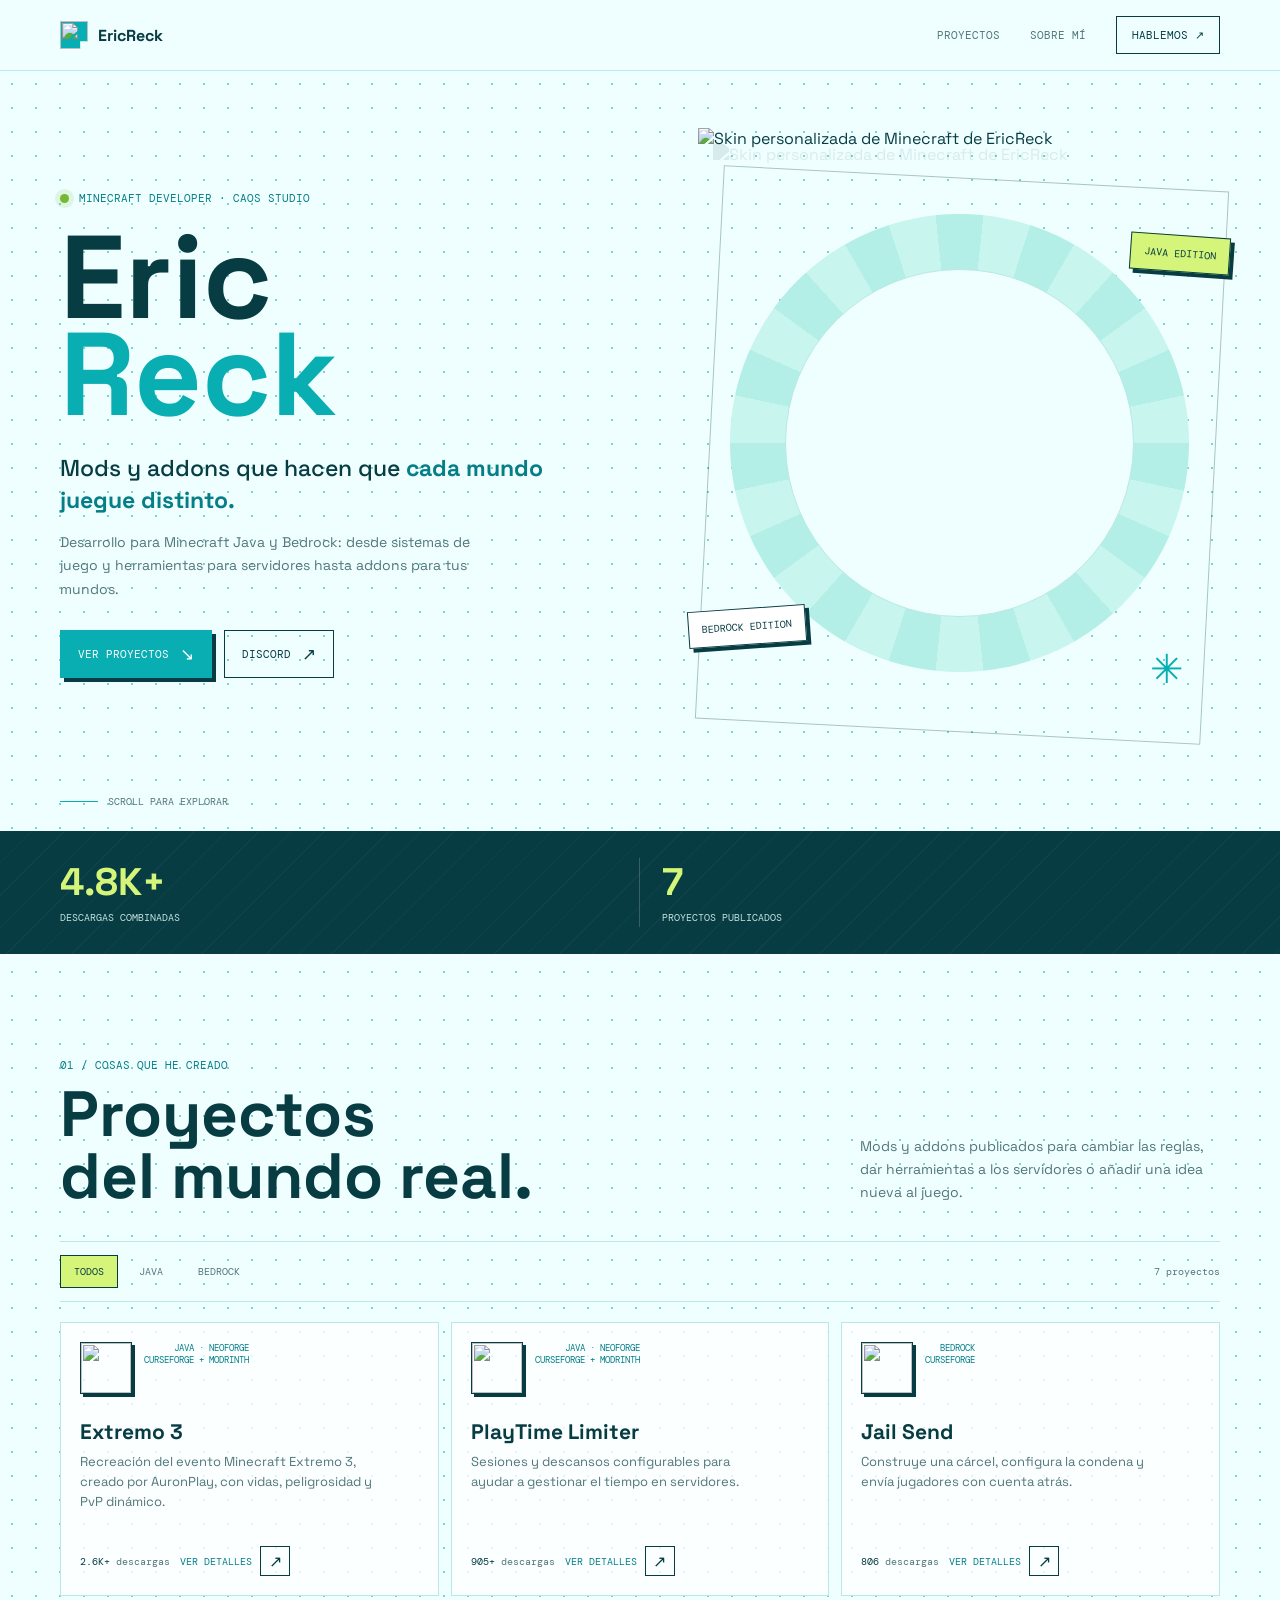
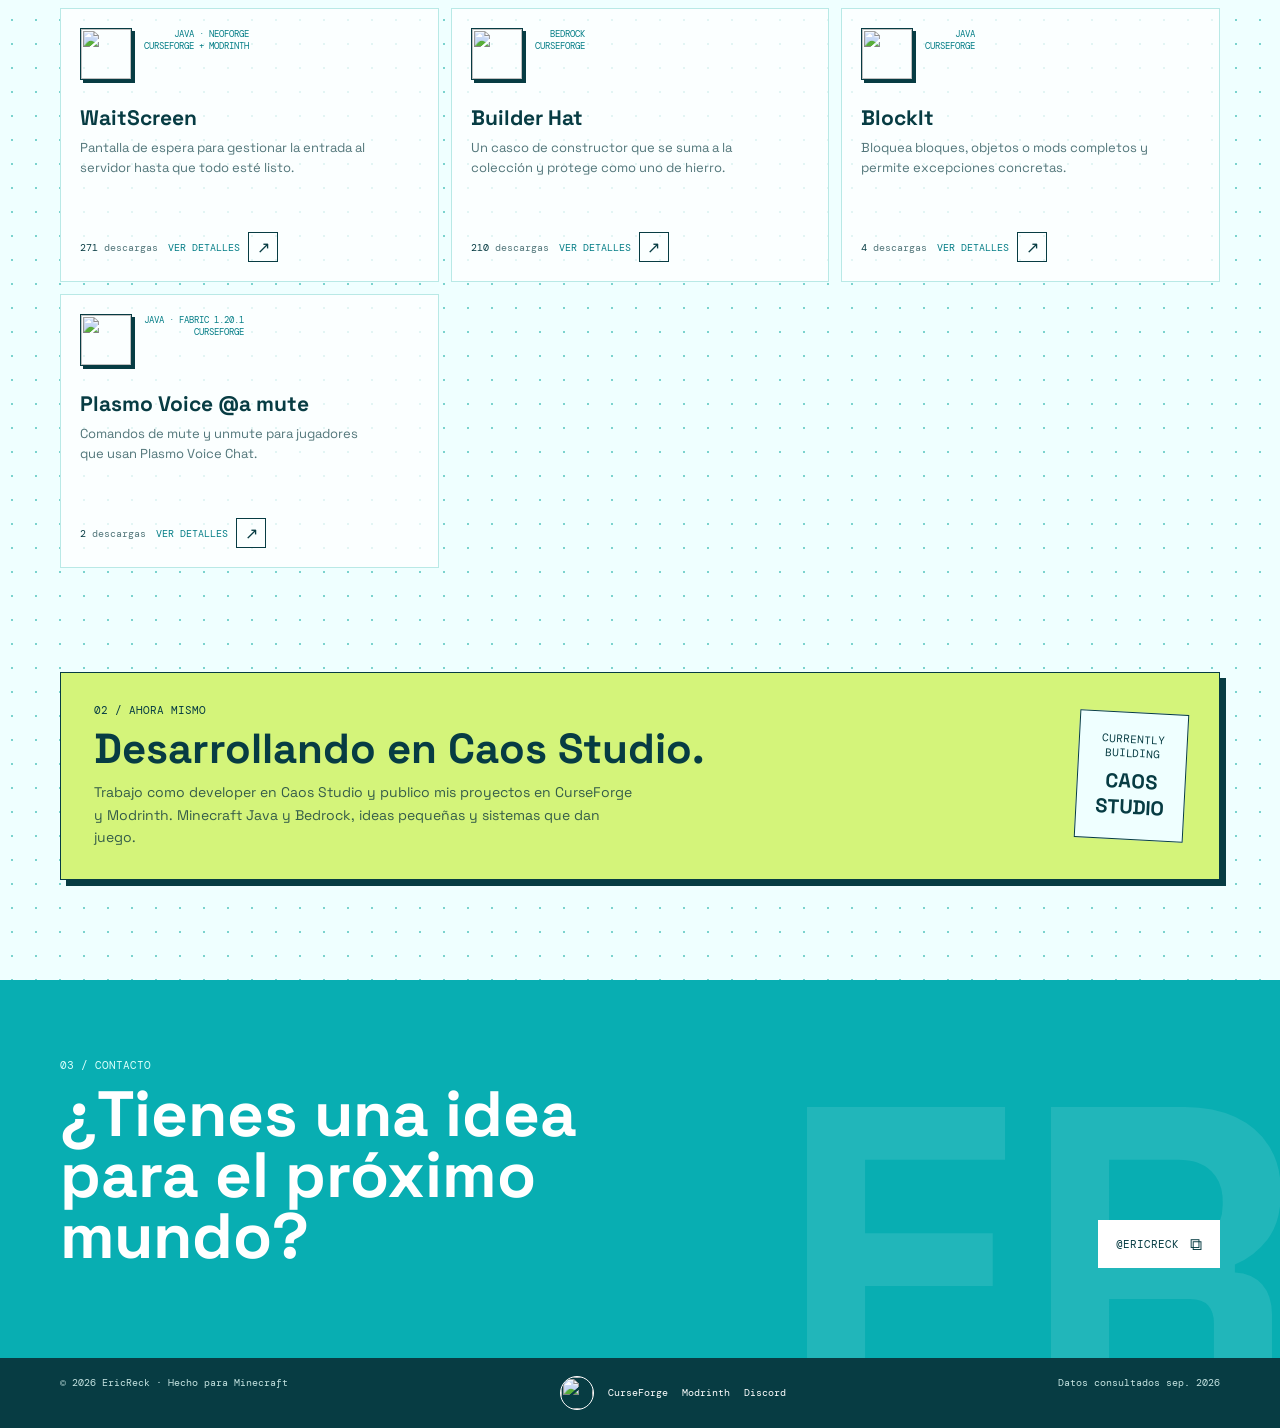
==== index.html @ 576916a0 "Add files via upload" ====
<!doctype html>
<html lang="es">
<head>
  <meta charset="utf-8">
  <meta name="viewport" content="width=device-width, initial-scale=1">
  <meta name="theme-color" content="#efffff">
  <meta name="description" content="EricReck Developer de mods y addons para minecraft">
  <title>EricReck — Minecraft mod & addon developer</title>
  <meta property="og:type" content="website">
  <meta property="og:title" content="EricReck — Minecraft mod & addon developer">
  <meta property="og:description" content="EricReck Developer de mods y addons para minecraft">
  <meta property="og:image" content="profile%20picture.png">
  <meta property="og:image:alt" content="Foto de perfil de EricReck">
  <meta name="twitter:card" content="summary_large_image">
  <meta name="twitter:title" content="EricReck — Minecraft mod & addon developer">
  <meta name="twitter:description" content="EricReck Developer de mods y addons para minecraft">
  <meta name="twitter:image" content="profile%20picture.png">
  <meta name="twitter:image:alt" content="Foto de perfil de EricReck">
  <link rel="preconnect" href="https://fonts.googleapis.com">
  <link rel="preconnect" href="https://fonts.gstatic.com" crossorigin>
  <link href="https://fonts.googleapis.com/css2?family=DM+Mono:wght@400;500&family=Space+Grotesk:wght@400;500;600;700&display=swap" rel="stylesheet">
  <style>
    :root {
      color-scheme: light;
      --paper: #efffff;
      --white: #fff;
      --ink: #073c43;
      --muted: #52767a;
      --teal: #08aeb2;
      --deep: #057e87;
      --line: #b9e9e6;
      --lime: #d4f47a;
      --mono: "DM Mono", monospace;
      --display: "Space Grotesk", sans-serif;
    }
    * { box-sizing: border-box; }
    html { scroll-behavior: smooth; scroll-padding-top: 82px; }
    body {
      margin: 0;
      color: var(--ink);
      background-color: var(--paper);
      background-image: radial-gradient(#7bd3ce 0.8px, transparent 0.8px);
      background-size: 24px 24px;
      font-family: var(--display);
      overflow-x: hidden;
    }
    a { color: inherit; text-decoration: none; }
    button { font: inherit; }
    .shell { width: min(1160px, calc(100% - 56px)); margin-inline: auto; }
    .topbar {
      position: sticky; top: 0; z-index: 20;
      background: rgb(239 255 255 / 91%); backdrop-filter: blur(14px);
      border-bottom: 1px solid rgb(8 174 178 / 24%);
    }
    .nav { height: 70px; display: flex; align-items: center; justify-content: space-between; }
    .brand { display: inline-flex; align-items: center; gap: 10px; font-weight: 700; letter-spacing: 0; }
    .brand-mark { display: block; width: 28px; aspect-ratio: 1; overflow: hidden; background: var(--teal); clip-path: polygon(0 0, 100% 0, 100% 72%, 72% 72%, 72% 100%, 0 100%); }
    .brand-mark img { display: block; width: 100%; height: 100%; object-fit: cover; }
    .nav-links { display: flex; gap: 30px; align-items: center; font: 11px var(--mono); text-transform: uppercase; color: var(--muted); }
    .nav-links a { transition: color .2s ease; }
    .nav-links a:hover { color: var(--deep); }
    .nav-contact { padding: 11px 15px; border: 1px solid var(--ink); color: var(--ink) !important; }
    .hero { min-height: min(760px, calc(100svh - 70px)); position: relative; display: grid; grid-template-columns: 1.07fr .93fr; align-items: center; gap: 3vw; padding-block: 46px 62px; }
    .hero-copy { position: relative; z-index: 3; padding-block: 15px 32px; }
    .eyebrow { display: flex; align-items: center; gap: 10px; margin: 0 0 24px; font: 11px var(--mono); letter-spacing: 0; text-transform: uppercase; color: var(--deep); }
    .status-dot { width: 9px; aspect-ratio: 1; border-radius: 50%; background: #75b833; box-shadow: 0 0 0 5px rgb(117 184 51 / 14%); animation: blink 2s ease-in-out infinite; }
    h1 { margin: 0; font-size: clamp(66px, 9.2vw, 126px); line-height: .82; letter-spacing: 0; font-weight: 700; }
    h1 span { display: block; color: var(--teal); }
    .hero-sub { max-width: 510px; margin: 30px 0 0; font-size: clamp(17px, 2vw, 23px); line-height: 1.4; font-weight: 500; }
    .hero-sub strong { color: var(--deep); }
    .hero-note { max-width: 430px; margin: 14px 0 0; color: var(--muted); font-size: 14px; line-height: 1.7; }
    .hero-actions { display: flex; flex-wrap: wrap; align-items: center; gap: 12px; margin-top: 28px; }
    .button { min-height: 48px; display: inline-flex; align-items: center; justify-content: center; gap: 11px; padding: 0 17px; border: 1px solid var(--ink); font: 11px var(--mono); text-transform: uppercase; transition: transform .2s, background .2s, color .2s; }
    .button:hover { transform: translateY(-3px); }
    .button-primary { border-color: var(--teal); color: white; background: var(--teal); box-shadow: 4px 4px 0 var(--ink); }
    .button-primary:hover { background: var(--deep); }
    .button-arrow { font-size: 17px; line-height: 0; }
    .portrait-wrap { position: relative; min-height: 500px; height: min(65vw, 630px); display: grid; place-items: center; isolation: isolate; }
    .portrait-halo { position: absolute; width: min(88%, 490px); aspect-ratio: 1; z-index: -2; border-radius: 50%; background: repeating-conic-gradient(from 6deg, #c8f5ee 0 12deg, #b3eee7 12deg 24deg); animation: spin 42s linear infinite; }
    .portrait-halo::after { content: ""; position: absolute; inset: 12%; border-radius: 50%; background: var(--paper); border: 1px solid var(--line); }
    .portrait-frame { position: absolute; inset: 8% 1% 4% 2%; border: 1px solid rgb(7 60 67 / 30%); transform: rotate(3deg); z-index: -1; }
    .portrait { width: 100%; height: 100%; object-fit: contain; object-position: center bottom; filter: drop-shadow(15px 16px 0 rgb(7 60 67 / 10%)); animation: hover 5s ease-in-out infinite; }
    .pixel-label { position: absolute; z-index: 2; padding: 11px 13px; color: var(--ink); background: var(--lime); border: 1px solid var(--ink); font: 10px var(--mono); text-transform: uppercase; box-shadow: 4px 4px 0 var(--ink); }
    .label-java { top: 17%; right: -2%; transform: rotate(4deg); }
    .label-bedrock { left: -2%; bottom: 18%; transform: rotate(-4deg); background: white; }
    .pixel-cross { position: absolute; right: 7%; bottom: 10%; font: 40px var(--mono); color: var(--teal); animation: turn 16s linear infinite; }
    .scroll-hint { position: absolute; left: 0; bottom: 23px; display: flex; align-items: center; gap: 10px; font: 10px var(--mono); text-transform: uppercase; color: var(--muted); }
    .scroll-hint::before { content: ""; width: 38px; height: 1px; background: var(--teal); }
    .stats-band { background: var(--ink); color: white; position: relative; overflow: hidden; }
    .stats-band::before { content: ""; position: absolute; inset: 0; background: repeating-linear-gradient(135deg, transparent 0 22px, #ffffff08 22px 23px); pointer-events: none; }
    .stats { position: relative; display: grid; grid-template-columns: repeat(2, 1fr); padding-block: 27px; }
    .stat { padding: 3px 22px; border-right: 1px solid rgb(255 255 255 / 19%); }
    .stat:first-child { padding-left: 0; }
    .stat:nth-child(2) { border-right: 0; }
    .stat:last-child { border: 0; }
    .stat-value { display: block; color: var(--lime); font-size: clamp(27px, 3vw, 39px); font-weight: 700; line-height: 1.1; }
    .stat-label { display: block; margin-top: 8px; color: #c4e2e0; font: 10px var(--mono); text-transform: uppercase; }
    .section { padding-block: 104px; }
    .section-head { display: flex; align-items: end; justify-content: space-between; gap: 32px; margin-bottom: 34px; }
    .section-index { margin: 0 0 12px; color: var(--deep); font: 11px var(--mono); text-transform: uppercase; }
    h2 { margin: 0; font-size: clamp(38px, 6vw, 64px); line-height: .96; letter-spacing: 0; }
    .section-intro { max-width: 360px; margin: 0 0 3px; color: var(--muted); font-size: 14px; line-height: 1.65; }
    .project-controls { display: flex; justify-content: space-between; align-items: center; gap: 18px; margin: 0 0 20px; padding-block: 13px; border-top: 1px solid var(--line); border-bottom: 1px solid var(--line); }
    .filters { display: flex; flex-wrap: wrap; gap: 7px; }
    .filter { padding: 9px 13px; border: 1px solid transparent; background: transparent; color: var(--muted); cursor: pointer; font: 10px var(--mono); text-transform: uppercase; transition: .2s; }
    .filter:hover, .filter[aria-pressed="true"] { color: var(--ink); border-color: var(--ink); background: var(--lime); }
    .project-count { color: var(--muted); font: 10px var(--mono); white-space: nowrap; }
    .project-grid { display: grid; grid-template-columns: repeat(3, 1fr); gap: 12px; }
    .project-card { width: 100%; min-height: 274px; position: relative; display: flex; flex-direction: column; padding: 19px; overflow: hidden; border: 1px solid var(--line); background: rgb(255 255 255 / 78%); color: var(--ink); text-align: left; cursor: pointer; transition: transform .24s, border-color .24s, box-shadow .24s; }
    .project-card:hover { transform: translateY(-5px); border-color: var(--teal); box-shadow: 5px 5px 0 rgb(7 60 67 / 14%); }
    .project-card:focus-visible { outline: 3px solid var(--deep); outline-offset: 3px; }
    .project-card[hidden] { display: none; }
    .project-top { display: flex; justify-content: space-between; align-items: start; gap: 12px; }
    .project-mark { display: block; width: 52px; aspect-ratio: 1; overflow: hidden; border: 1px solid var(--ink); box-shadow: 3px 3px 0 var(--ink); }
    .project-mark img { display: block; width: 100%; height: 100%; object-fit: cover; }
    .platform-tag { color: var(--deep); font: 9px var(--mono); text-transform: uppercase; text-align: right; }
    .project-card h3 { margin: 26px 0 8px; font-size: 21px; line-height: 1.12; }
    .project-card p { margin: 0; max-width: 37ch; color: var(--muted); font-size: 13px; line-height: 1.55; }
    .project-bottom { display: flex; align-items: center; justify-content: space-between; gap: 10px; margin-top: auto; padding-top: 23px; }
    .project-downloads { color: var(--ink); font: 10px var(--mono); }
    .project-downloads span { color: var(--muted); }
    .project-open-hint { display: inline-flex; align-items: center; gap: 8px; color: var(--deep); font: 10px var(--mono); text-transform: uppercase; }
    .project-open-hint span { width: 30px; aspect-ratio: 1; display: grid; place-items: center; border: 1px solid var(--ink); color: var(--ink); font-size: 16px; transition: background .2s; }
    .project-card:hover .project-open-hint span { background: var(--lime); }
    .project-dialog { width: min(640px, calc(100% - 28px)); max-height: min(86dvh, 760px); padding: 0; overflow: auto; border: 1px solid var(--ink); color: var(--ink); background: var(--paper); box-shadow: 8px 8px 0 var(--ink); }
    .project-dialog::backdrop { background: rgb(7 60 67 / 68%); backdrop-filter: blur(5px); }
    .dialog-panel { padding: clamp(21px, 5vw, 34px); }
    .dialog-heading { display: grid; grid-template-columns: 76px 1fr 40px; align-items: start; gap: 17px; }
    .dialog-icon { width: 76px; aspect-ratio: 1; border: 1px solid var(--ink); box-shadow: 4px 4px 0 var(--ink); }
    .dialog-icon img { display: block; width: 100%; height: 100%; object-fit: cover; }
    .dialog-title { margin: 3px 0 8px; font-size: clamp(23px, 5vw, 34px); line-height: 1.05; }
    .dialog-meta { margin: 0; color: var(--deep); font: 10px var(--mono); text-transform: uppercase; line-height: 1.6; }
    .dialog-close { width: 40px; aspect-ratio: 1; border: 1px solid var(--ink); color: var(--ink); background: white; font-size: 23px; cursor: pointer; }
    .dialog-close:hover { background: var(--lime); }
    .dialog-description { margin-top: 27px; color: var(--muted); font-size: 15px; line-height: 1.75; }
    .dialog-description p { margin: 0 0 14px; }
    .dialog-description p:last-child { margin-bottom: 0; }
    .dialog-links { display: flex; flex-wrap: wrap; gap: 10px; margin-top: 28px; padding-top: 20px; border-top: 1px solid var(--line); }
    .dialog-links a { min-height: 43px; display: inline-flex; align-items: center; gap: 10px; padding: 0 14px; border: 1px solid var(--ink); background: white; font: 10px var(--mono); text-transform: uppercase; transition: background .2s, transform .2s; }
    .dialog-links a:hover { background: var(--lime); transform: translateY(-2px); }
    .dialog-links a span { font-size: 15px; }
    .work-section { padding-block: 0 100px; }
    .work-panel { display: grid; grid-template-columns: 1fr auto; align-items: center; gap: 28px; padding: 30px 33px; background: var(--lime); border: 1px solid var(--ink); box-shadow: 6px 6px 0 var(--ink); }
    .work-panel .section-index { color: var(--ink); }
    .work-panel h2 { font-size: clamp(27px, 4vw, 42px); }
    .work-panel p:last-child { max-width: 550px; margin: 12px 0 0; color: #355d49; font-size: 14px; line-height: 1.6; }
    .studio-stamp { padding: 19px; border: 1px solid var(--ink); background: var(--paper); font: 11px var(--mono); text-align: center; transform: rotate(3deg); }
    .studio-stamp strong { display: block; margin-top: 8px; font: 700 20px var(--display); }
    .contact-section { padding: 78px 0 90px; color: white; background: var(--teal); position: relative; overflow: hidden; }
    .contact-section::after { content: "ER"; position: absolute; right: -20px; bottom: -125px; color: rgb(255 255 255 / 10%); font-size: clamp(200px, 35vw, 440px); font-weight: 700; line-height: 1; pointer-events: none; }
    .contact-inner { position: relative; z-index: 1; display: flex; justify-content: space-between; align-items: end; gap: 30px; }
    .contact-section .section-index { color: #d9fffb; }
    .contact-section h2 { max-width: 660px; }
    .contact-section .button { color: var(--ink); background: white; border-color: white; white-space: nowrap; }
    .contact-section .button:hover { background: var(--lime); }
    footer { padding-block: 18px; background: var(--ink); color: #c4e2e0; font: 10px var(--mono); }
    .footer-inner { display: flex; justify-content: space-between; gap: 20px; }
    .footer-inner a { color: white; }
    .footer-socials { display: flex; align-items: center; gap: 14px; }
    .footer-socials a { white-space: nowrap; }
    .footer-avatar { display: block; width: 34px; aspect-ratio: 1; overflow: hidden; border: 1px solid white; border-radius: 50%; }
    .footer-avatar img { display: block; width: 100%; height: 100%; object-fit: cover; }
    .footer-socials a:hover { color: var(--lime); }
    .footer-socials .footer-avatar:hover { border-color: var(--lime); }
    .reveal { opacity: 0; transform: translateY(18px); transition: opacity .65s ease, transform .65s cubic-bezier(.2,.7,.2,1); }
    .reveal.visible { opacity: 1; transform: translateY(0); }
    @keyframes spin { to { transform: rotate(360deg); } }
    @keyframes hover { 0%, 100% { transform: translateY(0); } 50% { transform: translateY(-10px); } }
    @keyframes blink { 50% { box-shadow: 0 0 0 8px rgb(117 184 51 / 5%); } }
    @keyframes turn { to { transform: rotate(360deg); } }
    @media (min-width: 1300px) { .shell { width: min(1160px, calc(100% - 100px)); } }
    @media (max-width: 760px) {
      .shell { width: calc(100% - 36px); }
      .nav { height: 62px; }
      .nav-links { gap: 14px; font-size: 9px; }
      .nav-links a:nth-child(2) { display: none; }
      .nav-contact { padding: 9px 10px; }
      .hero { min-height: unset; grid-template-columns: 1fr; gap: 0; padding-block: 54px 48px; }
      .hero-copy { padding: 0; }
      h1 { font-size: clamp(70px, 17vw, 116px); }
      .hero-sub { max-width: 390px; margin-top: 23px; }
      .portrait-wrap { grid-row: 1; min-height: 300px; height: min(95vw, 430px); margin: -14px 0 12px; }
      .portrait-halo { width: min(75%, 340px); }
      .portrait-frame { inset: 6% 13% 4%; }
      .portrait { width: min(78%, 380px); }
      .label-java { right: 5%; top: 13%; }
      .label-bedrock { left: 4%; bottom: 14%; }
      .pixel-cross { right: 9%; bottom: 9%; }
      .scroll-hint { display: none; }
      .stats { grid-template-columns: repeat(2, 1fr); row-gap: 22px; padding-block: 25px; }
      .stat { padding-inline: 14px; }
      .stat:nth-child(2) { border-right: 0; }
      .stat:nth-child(3) { padding-left: 0; }
      .section { padding-block: 76px; }
      .section-head { display: block; }
      .section-intro { margin-top: 18px; }
      .project-grid { grid-template-columns: repeat(2, 1fr); }
      .project-card { min-height: 285px; padding: 15px; }
      .project-card h3 { font-size: 18px; }
      .project-controls { align-items: start; }
      .work-section { padding-bottom: 75px; }
      .work-panel { padding: 23px; }
      .contact-inner { align-items: start; flex-direction: column; }
      .contact-section { padding-block: 67px; }
    }
    @media (max-width: 460px) {
      .shell { width: calc(100% - 28px); }
      .nav-links { gap: 9px; }
      .nav-links a:first-child { display: none; }
      .hero { padding-top: 38px; }
      .portrait-wrap { min-height: 270px; }
      .hero-actions { align-items: stretch; }
      .button { flex: 1 1 auto; padding-inline: 12px; }
      .project-controls { display: block; }
      .project-count { display: block; margin: 10px 0 0 12px; }
      .project-grid { grid-template-columns: 1fr; }
      .project-card { min-height: 225px; }
      .work-panel { grid-template-columns: 1fr; }
      .studio-stamp { justify-self: start; }
      .footer-inner { flex-direction: column; gap: 9px; }
      .dialog-heading { grid-template-columns: 58px 1fr 36px; gap: 11px; }
      .dialog-icon { width: 58px; }
      .dialog-close { width: 36px; }
    }
    @media (prefers-reduced-motion: reduce) {
      *, *::before, *::after { scroll-behavior: auto !important; animation-duration: .01ms !important; animation-iteration-count: 1 !important; transition-duration: .01ms !important; }
      .reveal { opacity: 1; transform: none; }
    }
  </style>
</head>
<body>
  <header class="topbar">
    <nav class="nav shell" aria-label="Navegación principal">
      <a class="brand" href="#inicio" aria-label="EricReck, inicio"><span class="brand-mark"><img src="profile%20picture.png" alt=""></span><span>EricReck</span></a>
      <div class="nav-links">
        <a href="#proyectos">Proyectos</a>
        <a href="#sobre-mi">Sobre mí</a>
        <a class="nav-contact" href="#contacto">Hablemos ↗</a>
      </div>
    </nav>
  </header>

  <main>
    <section class="hero shell" id="inicio">
      <div class="hero-copy">
        <p class="eyebrow"><span class="status-dot"></span> Minecraft developer · Caos Studio</p>
        <h1>Eric<span>Reck</span></h1>
        <p class="hero-sub">Mods y addons que hacen que <strong>cada mundo juegue distinto.</strong></p>
        <p class="hero-note">Desarrollo para Minecraft Java y Bedrock: desde sistemas de juego y herramientas para servidores hasta addons para tus mundos.</p>
        <div class="hero-actions">
          <a class="button button-primary" href="#proyectos">Ver proyectos <span class="button-arrow">↘</span></a>
          <a class="button" href="#contacto">Discord <span class="button-arrow">↗</span></a>
        </div>
      </div>
      <div class="portrait-wrap" aria-label="Skin de Minecraft de EricReck">
        <div class="portrait-halo" aria-hidden="true"></div>
        <div class="portrait-frame" aria-hidden="true"></div>
        <img class="portrait" src="minecraft-skin-studio-1152x2048.png" alt="Skin personalizada de Minecraft de EricReck">
        <span class="pixel-label label-java">Java Edition</span>
        <span class="pixel-label label-bedrock">Bedrock Edition</span>
        <span class="pixel-cross" aria-hidden="true">✳</span>
      </div>
      <a class="scroll-hint" href="#proyectos">Scroll para explorar</a>
    </section>

    <section class="stats-band" aria-label="Estadísticas públicas">
      <div class="stats shell">
        <div class="stat"><span class="stat-value">4.8K+</span><span class="stat-label">Descargas combinadas</span></div>
        <div class="stat"><span class="stat-value">7</span><span class="stat-label">Proyectos publicados</span></div>
      </div>
    </section>

    <section class="section shell" id="proyectos">
      <div class="section-head reveal">
        <div><p class="section-index">01 / Cosas que he creado</p><h2>Proyectos<br>del mundo real.</h2></div>
        <p class="section-intro">Mods y addons publicados para cambiar las reglas, dar herramientas a los servidores o añadir una idea nueva al juego.</p>
      </div>
      <div class="project-controls reveal">
        <div class="filters" role="group" aria-label="Filtrar proyectos por edición">
          <button class="filter" type="button" aria-pressed="true" data-filter="all">Todos</button>
          <button class="filter" type="button" aria-pressed="false" data-filter="java">Java</button>
          <button class="filter" type="button" aria-pressed="false" data-filter="bedrock">Bedrock</button>
        </div>
        <span class="project-count" aria-live="polite">7 proyectos</span>
      </div>
      <div class="project-grid">
        <button class="project-card reveal" type="button" data-edition="java" data-project="extremo-3" aria-haspopup="dialog" aria-controls="project-dialog">
          <span class="project-top"><span class="project-mark"><img src="https://media.forgecdn.net/avatars/thumbnails/1894/991/256/256/639184854770159245.png" alt=""></span><span class="platform-tag">Java · NeoForge<br>CurseForge + Modrinth</span></span>
          <h3>Extremo 3</h3>
          <p>Recreación del evento Minecraft Extremo 3, creado por AuronPlay, con vidas, peligrosidad y PvP dinámico.</p>
          <span class="project-bottom"><span class="project-downloads">2.6K+ <span>descargas</span></span><span class="project-open-hint">Ver detalles <span aria-hidden="true">↗</span></span></span>
        </button>
        <button class="project-card reveal" type="button" data-edition="java" data-project="playtime-limiter" aria-haspopup="dialog" aria-controls="project-dialog">
          <span class="project-top"><span class="project-mark"><img src="https://media.forgecdn.net/avatars/thumbnails/2072/709/256/256/639260544718500834.PNG" alt=""></span><span class="platform-tag">Java · NeoForge<br>CurseForge + Modrinth</span></span>
          <h3>PlayTime Limiter</h3>
          <p>Sesiones y descansos configurables para ayudar a gestionar el tiempo en servidores.</p>
          <span class="project-bottom"><span class="project-downloads">905+ <span>descargas</span></span><span class="project-open-hint">Ver detalles <span aria-hidden="true">↗</span></span></span>
        </button>
        <button class="project-card reveal" type="button" data-edition="bedrock" data-project="jail-send" aria-haspopup="dialog" aria-controls="project-dialog">
          <span class="project-top"><span class="project-mark"><img src="https://media.forgecdn.net/avatars/thumbnails/2072/681/256/256/639260537289519323.png" alt=""></span><span class="platform-tag">Bedrock<br>CurseForge</span></span>
          <h3>Jail Send</h3>
          <p>Construye una cárcel, configura la condena y envía jugadores con cuenta atrás.</p>
          <span class="project-bottom"><span class="project-downloads">806 <span>descargas</span></span><span class="project-open-hint">Ver detalles <span aria-hidden="true">↗</span></span></span>
        </button>
        <button class="project-card reveal" type="button" data-edition="java" data-project="waitscreen" aria-haspopup="dialog" aria-controls="project-dialog">
          <span class="project-top"><span class="project-mark"><img src="https://media.forgecdn.net/avatars/thumbnails/1915/192/256/256/639194450402862258.png" alt=""></span><span class="platform-tag">Java · NeoForge<br>CurseForge + Modrinth</span></span>
          <h3>WaitScreen</h3>
          <p>Pantalla de espera para gestionar la entrada al servidor hasta que todo esté listo.</p>
          <span class="project-bottom"><span class="project-downloads">271 <span>descargas</span></span><span class="project-open-hint">Ver detalles <span aria-hidden="true">↗</span></span></span>
        </button>
        <button class="project-card reveal" type="button" data-edition="bedrock" data-project="builder-hat" aria-haspopup="dialog" aria-controls="project-dialog">
          <span class="project-top"><span class="project-mark"><img src="https://media.forgecdn.net/avatars/thumbnails/2072/683/256/256/639260537865602565.png" alt=""></span><span class="platform-tag">Bedrock<br>CurseForge</span></span>
          <h3>Builder Hat</h3>
          <p>Un casco de constructor que se suma a la colección y protege como uno de hierro.</p>
          <span class="project-bottom"><span class="project-downloads">210 <span>descargas</span></span><span class="project-open-hint">Ver detalles <span aria-hidden="true">↗</span></span></span>
        </button>
        <button class="project-card reveal" type="button" data-edition="java" data-project="blockit" aria-haspopup="dialog" aria-controls="project-dialog">
          <span class="project-top"><span class="project-mark"><img src="https://media.forgecdn.net/avatars/thumbnails/2072/602/256/256/639260510977327953.jpg" alt=""></span><span class="platform-tag">Java<br>CurseForge</span></span>
          <h3>BlockIt</h3>
          <p>Bloquea bloques, objetos o mods completos y permite excepciones concretas.</p>
          <span class="project-bottom"><span class="project-downloads">4 <span>descargas</span></span><span class="project-open-hint">Ver detalles <span aria-hidden="true">↗</span></span></span>
        </button>
        <button class="project-card reveal" type="button" data-edition="java" data-project="plasmo-voice-mute" aria-haspopup="dialog" aria-controls="project-dialog">
          <span class="project-top"><span class="project-mark"><img src="https://media.forgecdn.net/avatars/thumbnails/2071/612/256/256/639260210820571309.jpg" alt=""></span><span class="platform-tag">Java · Fabric 1.20.1<br>CurseForge</span></span>
          <h3>Plasmo Voice @a mute</h3>
          <p>Comandos de mute y unmute para jugadores que usan Plasmo Voice Chat.</p>
          <span class="project-bottom"><span class="project-downloads">2 <span>descargas</span></span><span class="project-open-hint">Ver detalles <span aria-hidden="true">↗</span></span></span>
        </button>
      </div>
    </section>

    <dialog class="project-dialog" id="project-dialog" aria-labelledby="dialog-title">
      <div class="dialog-panel">
        <div class="dialog-heading">
          <div class="dialog-icon"><img id="dialog-icon" src="" alt=""></div>
          <div><h3 class="dialog-title" id="dialog-title"></h3><p class="dialog-meta" id="dialog-meta"></p></div>
          <button class="dialog-close" type="button" aria-label="Cerrar ficha del proyecto">×</button>
        </div>
        <div class="dialog-description" id="dialog-description"></div>
        <div class="dialog-links" id="dialog-links" aria-label="Plataformas de descarga"></div>
      </div>
    </dialog>

    <section class="work-section shell reveal" id="sobre-mi">
      <div class="work-panel">
        <div><p class="section-index">02 / Ahora mismo</p><h2>Desarrollando en Caos Studio.</h2><p>Trabajo como developer en Caos Studio y publico mis proyectos en CurseForge y Modrinth. Minecraft Java y Bedrock, ideas pequeñas y sistemas que dan juego.</p></div>
        <div class="studio-stamp" aria-label="Developer en Caos Studio">CURRENTLY<br>BUILDING<strong>CAOS<br>STUDIO</strong></div>
      </div>
    </section>

    <section class="contact-section" id="contacto">
      <div class="contact-inner shell reveal">
        <div><p class="section-index">03 / Contacto</p><h2>¿Tienes una idea para el próximo mundo?</h2></div>
        <button class="button" id="copy-discord" type="button"><span>@ericreck</span><span class="button-arrow" aria-hidden="true">⧉</span><span class="sr-only" id="copy-status" aria-live="polite"></span></button>
      </div>
    </section>
  </main>
  <footer>
    <div class="footer-inner shell">
      <span>© 2026 EricReck · Hecho para Minecraft</span>
      <nav class="footer-socials" aria-label="Enlaces sociales">
        <a class="footer-avatar" href="#contacto" aria-label="Contactar con EricReck"><img src="profile%20picture.png" alt=""></a>
        <a href="https://www.curseforge.com/members/ericreck/projects" target="_blank" rel="noreferrer">CurseForge</a>
        <a href="https://modrinth.com/user/EricReck" target="_blank" rel="noreferrer">Modrinth</a>
        <a href="#contacto">Discord</a>
      </nav>
      <span class="footer-note">Datos consultados sep. 2026</span>
    </div>
  </footer>
  <style>.sr-only { position: absolute; width: 1px; height: 1px; padding: 0; margin: -1px; overflow: hidden; clip: rect(0,0,0,0); white-space: nowrap; border: 0; }</style>
  <script>
    const filterButtons = document.querySelectorAll("[data-filter]");
    const projectCards = document.querySelectorAll(".project-card");
    const projectCount = document.querySelector(".project-count");

    filterButtons.forEach((button) => {
      button.addEventListener("click", () => {
        const selected = button.dataset.filter;
        let visible = 0;
        filterButtons.forEach((item) => item.setAttribute("aria-pressed", String(item === button)));
        projectCards.forEach((card) => {
          const matches = selected === "all" || card.dataset.edition === selected;
          card.hidden = !matches;
          if (matches) visible += 1;
        });
        projectCount.textContent = `${visible} ${visible === 1 ? "proyecto" : "proyectos"}`;
      });
    });

    const projectDetails = {
      "extremo-3": {
        title: "Extremo 3",
        meta: "Minecraft Java 1.21.1 · NeoForge · Cliente y servidor",
        image: "https://media.forgecdn.net/avatars/thumbnails/1894/991/256/256/639184854770159245.png",
        description: [
          "Recreación del evento de Minecraft Extremo 3 creado por AuronPlay, llevada a un mod para Minecraft Java 1.21.1.",
          "Incluye un sistema de cinco vidas, niveles de peligrosidad persistentes y consecuencias especiales al llegar a cero vidas.",
          "Incluye controles globales de PvP, eventos de sonido, un HUD con el estado de las vidas y memoriales para jugadores eliminados."
        ],
        platforms: [
          { name: "CurseForge", href: "https://www.curseforge.com/minecraft/mc-mods/extreme-3-mechanics" },
          { name: "Modrinth", href: "https://modrinth.com/mod/extremo-3" }
        ]
      },
      "playtime-limiter": {
        title: "PlayTime Limiter",
        meta: "Minecraft Java 1.21.1 · NeoForge · Cliente y servidor",
        image: "https://media.forgecdn.net/avatars/thumbnails/2072/709/256/256/639260544718500834.PNG",
        description: [
          "Ayuda a gestionar el tiempo de juego en servidores con sesiones limitadas y descansos obligatorios configurables.",
          "Muestra el tiempo restante en una BossBar, avisa antes de que termine la sesión y ofrece comandos para ajustar límites y pausas por jugador o para todo el servidor."
        ],
        platforms: [
          { name: "CurseForge", href: "https://www.curseforge.com/minecraft/mc-mods/playtimelimiter-neoforge" },
          { name: "Modrinth", href: "https://modrinth.com/mod/neoforge-playtime-limiter" }
        ]
      },
      "jail-send": {
        title: "Jail Send",
        meta: "Minecraft Bedrock · Add-on",
        image: "https://media.forgecdn.net/avatars/thumbnails/2072/681/256/256/639260537289519323.png",
        description: [
          "Añade un sistema de cárcel configurable: construye el espacio, define sus coordenadas y ajusta la duración de la condena o las condiciones de liberación.",
          "Con una acción puedes enviar allí a un jugador; dentro verá una cuenta atrás. Pensado para servidores, Realms, minijuegos y mundos de aventura."
        ],
        platforms: [
          { name: "CurseForge", href: "https://www.curseforge.com/minecraft-bedrock/addons/jail-send" }
        ]
      },
      waitscreen: {
        title: "NeoForge WaitScreen",
        meta: "Minecraft Java 1.21.1 · NeoForge · Cliente y servidor",
        image: "https://media.forgecdn.net/avatars/thumbnails/1915/192/256/256/639194450402862258.png",
        description: [
          "Muestra una pantalla de espera a quienes se conectan a un servidor o mundo LAN hasta que se cumpla el requisito de jugadores configurado.",
          "Los operadores y administradores pueden entrar sin esperar. El estado se controla con comandos para activar, desactivar o cambiar el número de jugadores necesarios."
        ],
        platforms: [
          { name: "CurseForge", href: "https://www.curseforge.com/minecraft/mc-mods/waitscreen" },
          { name: "Modrinth", href: "https://modrinth.com/mod/neoforge-waitscreen" }
        ]
      },
      "builder-hat": {
        title: "Builder Hat",
        meta: "Minecraft Bedrock · Add-on",
        image: "https://media.forgecdn.net/avatars/thumbnails/2072/683/256/256/639260537865602565.png",
        description: [
          "Añade un casco de constructor a la colección de sombreros de Minecraft Bedrock.",
          "No reemplaza otros sombreros y ofrece la misma protección que un casco de hierro."
        ],
        platforms: [
          { name: "CurseForge", href: "https://www.curseforge.com/minecraft-bedrock/addons/builder-hat" }
        ]
      },
      blockit: {
        title: "BlockIt",
        meta: "Minecraft Java · Mod",
        image: "https://media.forgecdn.net/avatars/thumbnails/2072/602/256/256/639260510977327953.jpg",
        description: [
          "Permite bloquear objetos y bloques de Minecraft vanilla o de otros mods.",
          "Puedes bloquear mods completos y crear excepciones para dejar disponibles únicamente los objetos o bloques que necesitas."
        ],
        platforms: [
          { name: "CurseForge", href: "https://www.curseforge.com/minecraft/mc-mods/blockit" }
        ]
      },
      "plasmo-voice-mute": {
        title: "Plasmo Voice @a mute",
        meta: "Minecraft Java 1.20.1 · Fabric · Add-on",
        image: "https://media.forgecdn.net/avatars/thumbnails/2071/612/256/256/639260210820571309.jpg",
        description: [
          "Un complemento para Plasmo Voice Chat que permite silenciar o reactivar a todos los jugadores del servidor que usan el chat de voz.",
          "También permite silenciar a una persona concreta y definir la duración del mute mediante comandos."
        ],
        platforms: [
          { name: "CurseForge", href: "https://www.curseforge.com/minecraft/mc-addons/plasmo-voice-a-mute" }
        ]
      }
    };

    const projectDialog = document.querySelector("#project-dialog");
    const dialogIcon = document.querySelector("#dialog-icon");
    const dialogTitle = document.querySelector("#dialog-title");
    const dialogMeta = document.querySelector("#dialog-meta");
    const dialogDescription = document.querySelector("#dialog-description");
    const dialogLinks = document.querySelector("#dialog-links");

    projectCards.forEach((card) => {
      card.addEventListener("click", () => {
        const project = projectDetails[card.dataset.project];
        dialogIcon.src = project.image;
        dialogTitle.textContent = project.title;
        dialogMeta.textContent = project.meta;
        dialogDescription.replaceChildren(...project.description.map((text) => {
          const paragraph = document.createElement("p");
          paragraph.textContent = text;
          return paragraph;
        }));
        dialogLinks.replaceChildren(...project.platforms.map((platform) => {
          const link = document.createElement("a");
          link.href = platform.href;
          link.target = "_blank";
          link.rel = "noreferrer";
          link.append(document.createTextNode(platform.name));
          const arrow = document.createElement("span");
          arrow.setAttribute("aria-hidden", "true");
          arrow.textContent = "↗";
          link.append(arrow);
          return link;
        }));
        projectDialog.showModal();
        projectDialog.querySelector(".dialog-close").focus();
      });
    });

    projectDialog.querySelector(".dialog-close").addEventListener("click", () => projectDialog.close());
    projectDialog.addEventListener("keydown", (event) => {
      if (event.key === "Escape") {
        event.preventDefault();
        projectDialog.close();
      }
    });
    projectDialog.addEventListener("click", (event) => {
      if (event.target === projectDialog) projectDialog.close();
    });

    const copyButton = document.querySelector("#copy-discord");
    const copyStatus = document.querySelector("#copy-status");
    copyButton.addEventListener("click", async () => {
      try {
        await navigator.clipboard.writeText("@ericreck");
        copyStatus.textContent = "Copiado";
        copyButton.querySelector(".button-arrow").textContent = "✓";
      } catch {
        copyStatus.textContent = "Discord: @ericreck";
      }
      window.setTimeout(() => {
        copyStatus.textContent = "";
        copyButton.querySelector(".button-arrow").textContent = "⧉";
      }, 2200);
    });

    const revealObserver = new IntersectionObserver((entries) => {
      entries.forEach((entry) => {
        if (entry.isIntersecting) {
          entry.target.classList.add("visible");
          revealObserver.unobserve(entry.target);
        }
      });
    }, { threshold: 0.12 });
    document.querySelectorAll(".reveal").forEach((element) => revealObserver.observe(element));
  </script>
</body>
</html>
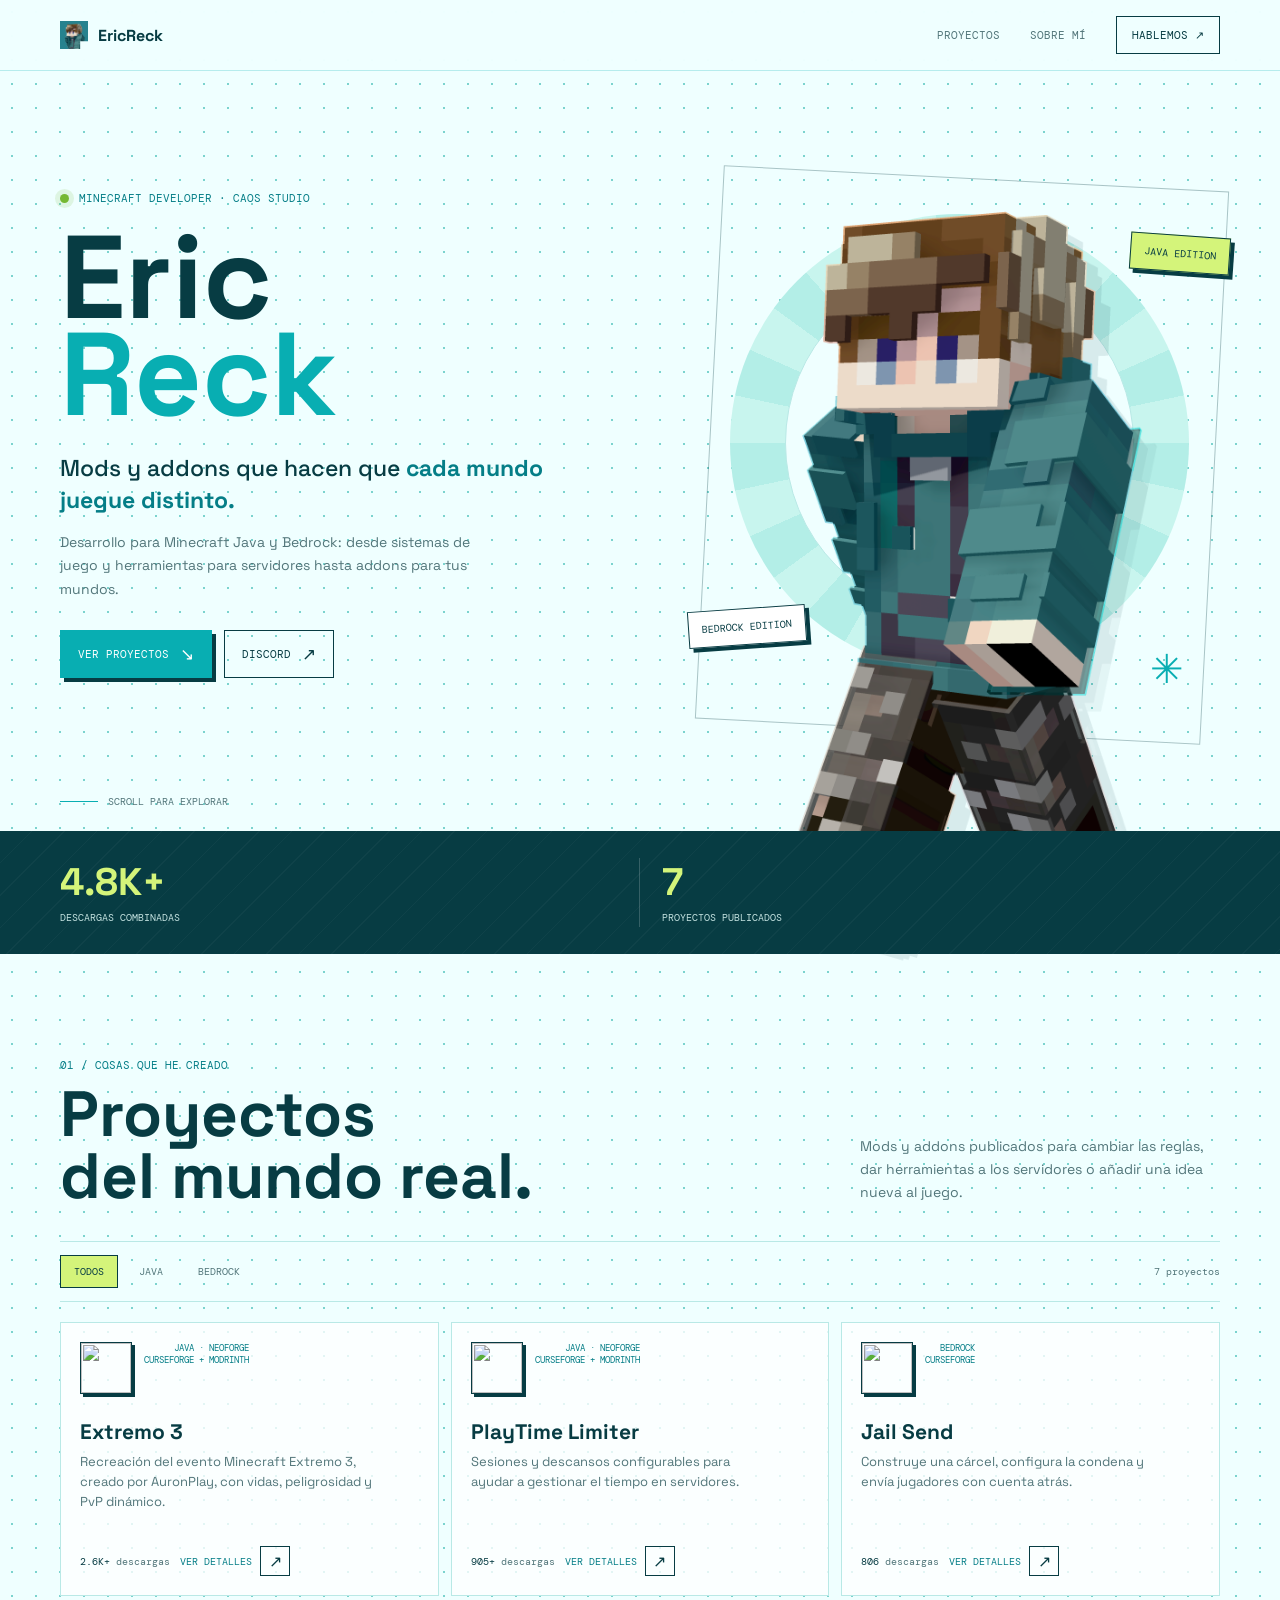
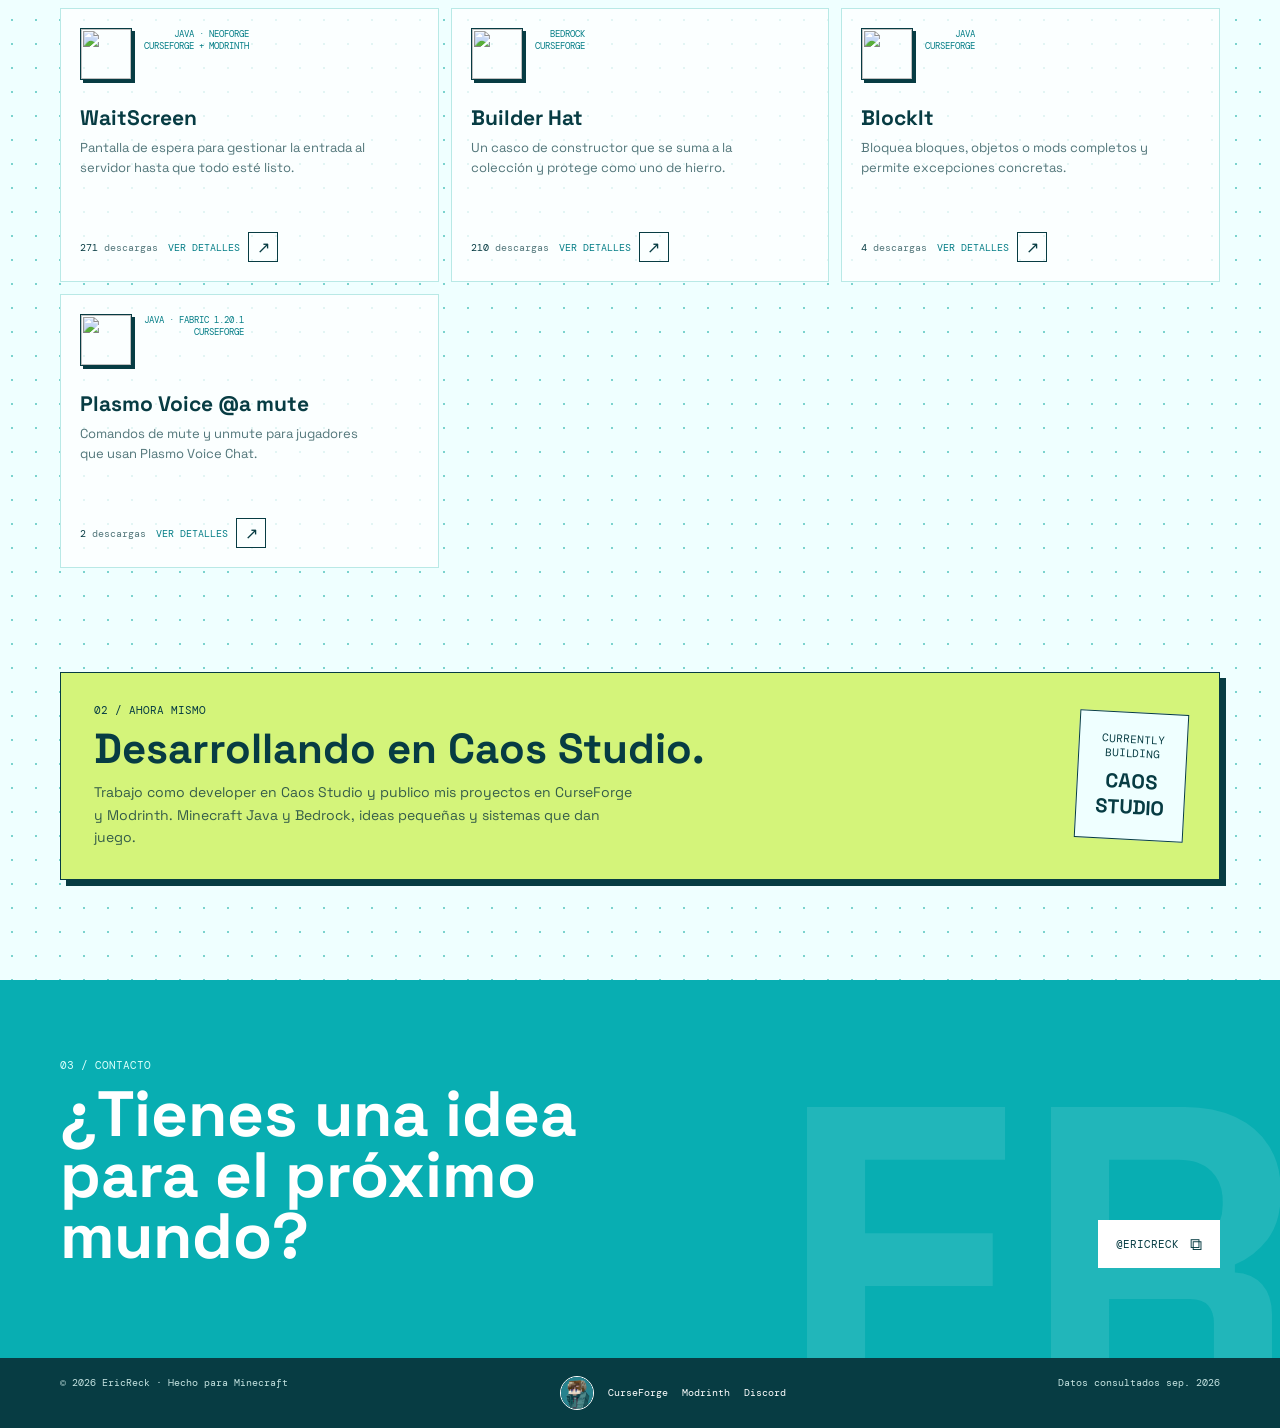
==== commit 6848dcb2: "Update index.html" ====
--- a/index.html
+++ b/index.html
@@ -6,6 +6,7 @@
   <meta name="theme-color" content="#efffff">
   <meta name="description" content="EricReck Developer de mods y addons para minecraft">
   <title>EricReck — Minecraft mod & addon developer</title>
+  <link rel="icon" type="image/png" href="profile%20picture.png">
   <meta property="og:type" content="website">
   <meta property="og:title" content="EricReck — Minecraft mod & addon developer">
   <meta property="og:description" content="EricReck Developer de mods y addons para minecraft">
@@ -551,4 +552,4 @@
     document.querySelectorAll(".reveal").forEach((element) => revealObserver.observe(element));
   </script>
 </body>
-</html>+</html>
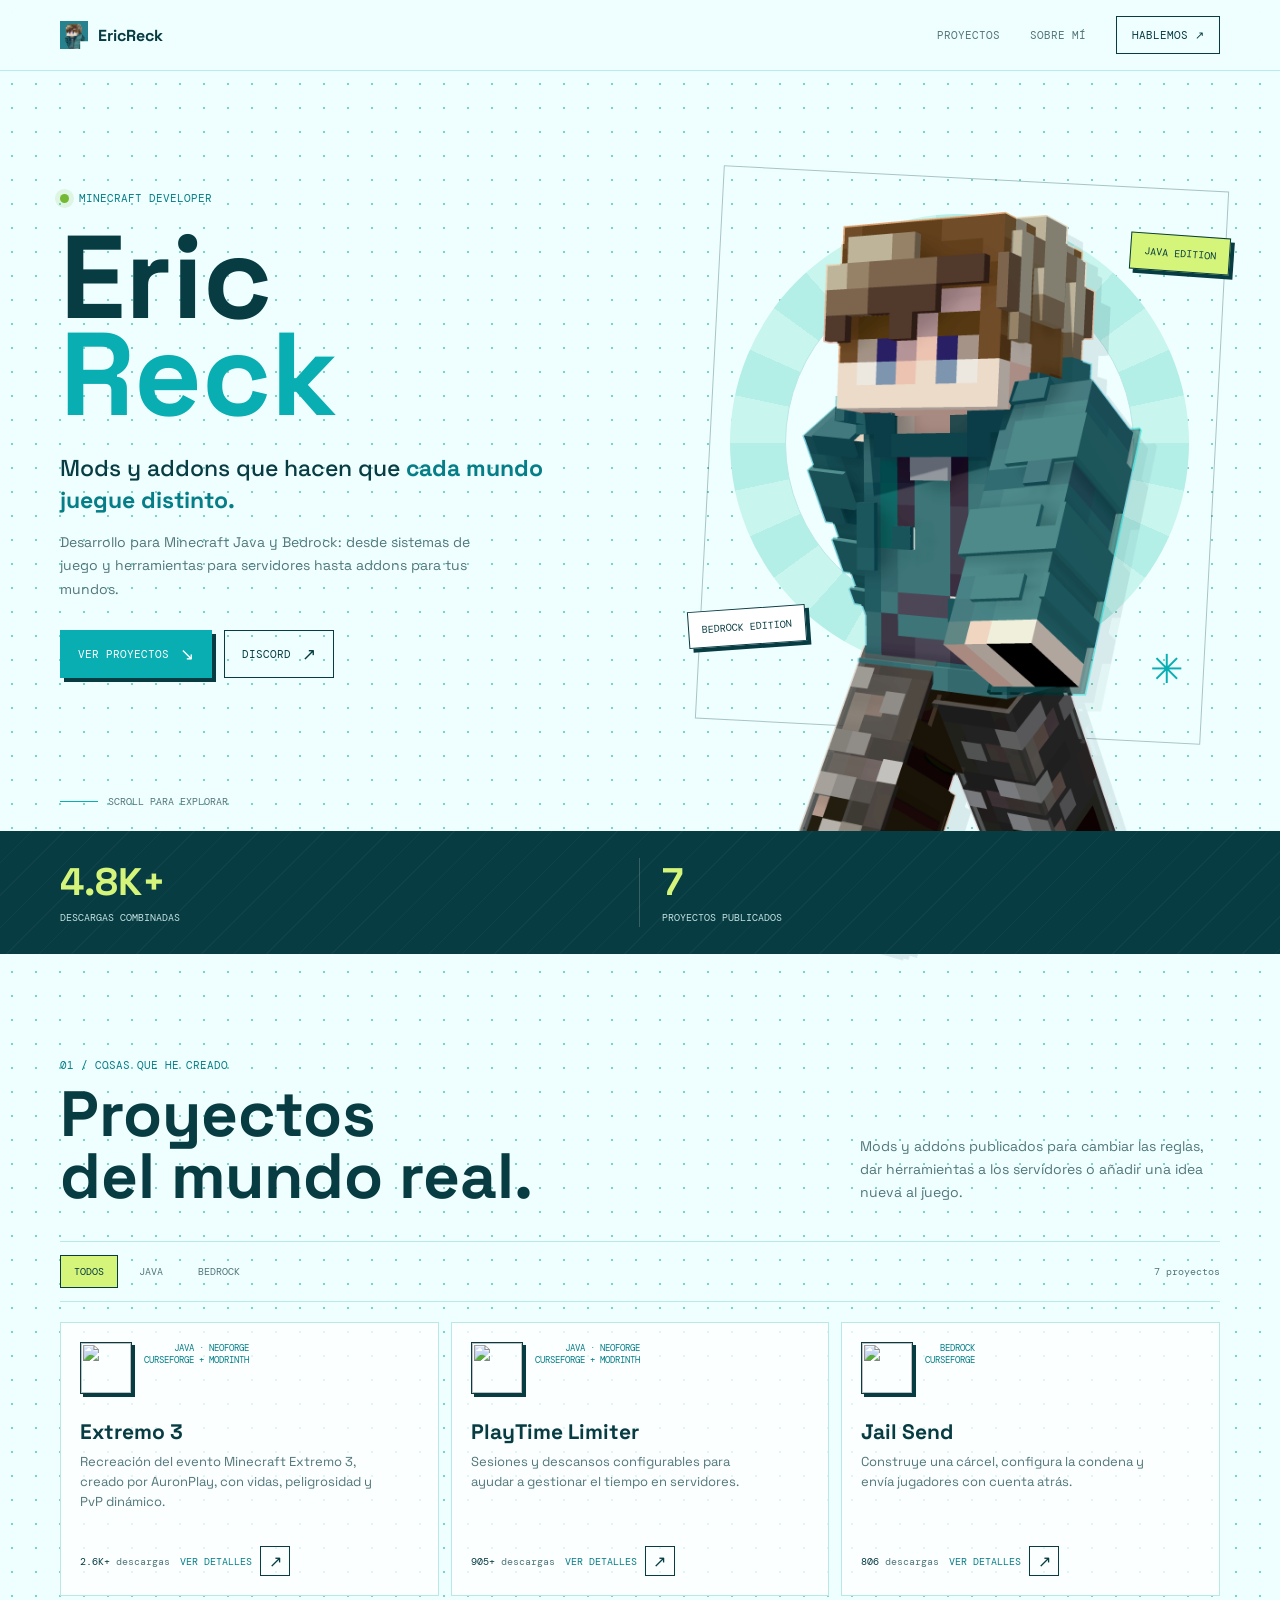
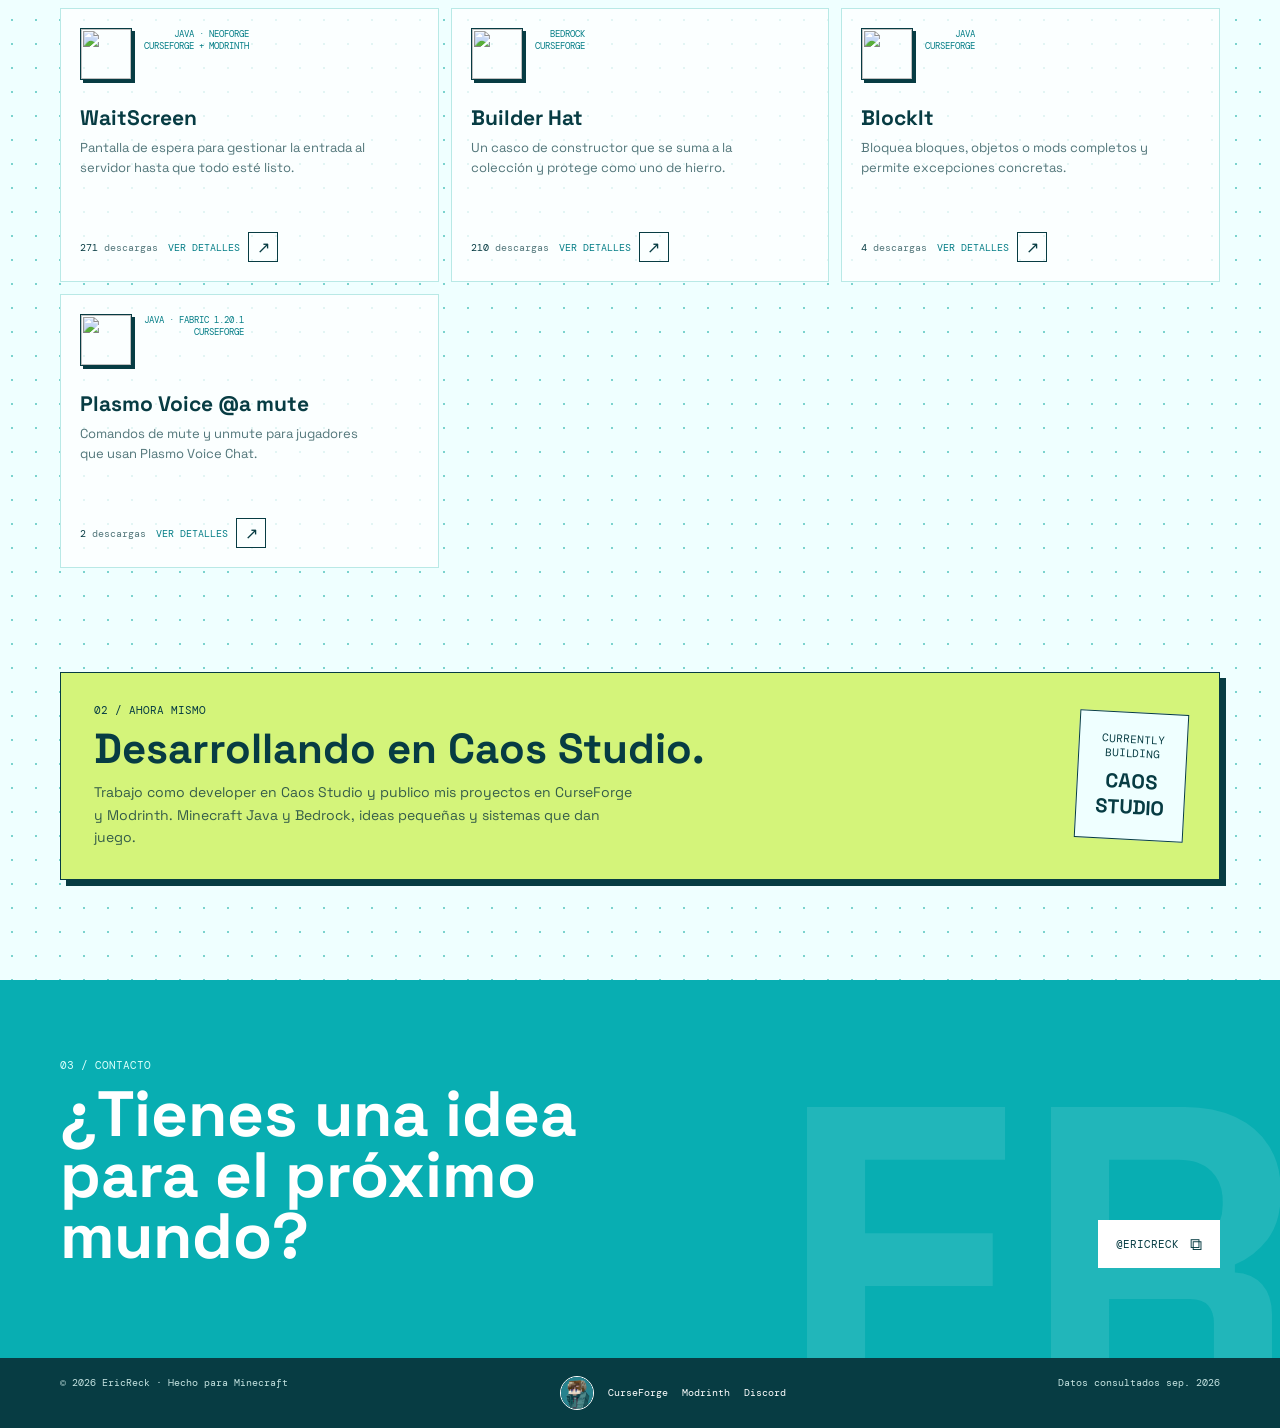
==== commit 116c8bc0: "Update index.html" ====
--- a/index.html
+++ b/index.html
@@ -10,12 +10,15 @@
   <meta property="og:type" content="website">
   <meta property="og:title" content="EricReck — Minecraft mod & addon developer">
   <meta property="og:description" content="EricReck Developer de mods y addons para minecraft">
-  <meta property="og:image" content="profile%20picture.png">
+  <meta property="og:image" content="og-image.png">
+  <meta property="og:image:type" content="image/png">
+  <meta property="og:image:width" content="1200">
+  <meta property="og:image:height" content="630">
   <meta property="og:image:alt" content="Foto de perfil de EricReck">
   <meta name="twitter:card" content="summary_large_image">
   <meta name="twitter:title" content="EricReck — Minecraft mod & addon developer">
   <meta name="twitter:description" content="EricReck Developer de mods y addons para minecraft">
-  <meta name="twitter:image" content="profile%20picture.png">
+  <meta name="twitter:image" content="og-image.png">
   <meta name="twitter:image:alt" content="Foto de perfil de EricReck">
   <link rel="preconnect" href="https://fonts.googleapis.com">
   <link rel="preconnect" href="https://fonts.gstatic.com" crossorigin>
@@ -244,7 +247,7 @@
   <main>
     <section class="hero shell" id="inicio">
       <div class="hero-copy">
-        <p class="eyebrow"><span class="status-dot"></span> Minecraft developer · Caos Studio</p>
+        <p class="eyebrow"><span class="status-dot"></span> Minecraft developer</p>
         <h1>Eric<span>Reck</span></h1>
         <p class="hero-sub">Mods y addons que hacen que <strong>cada mundo juegue distinto.</strong></p>
         <p class="hero-note">Desarrollo para Minecraft Java y Bedrock: desde sistemas de juego y herramientas para servidores hasta addons para tus mundos.</p>
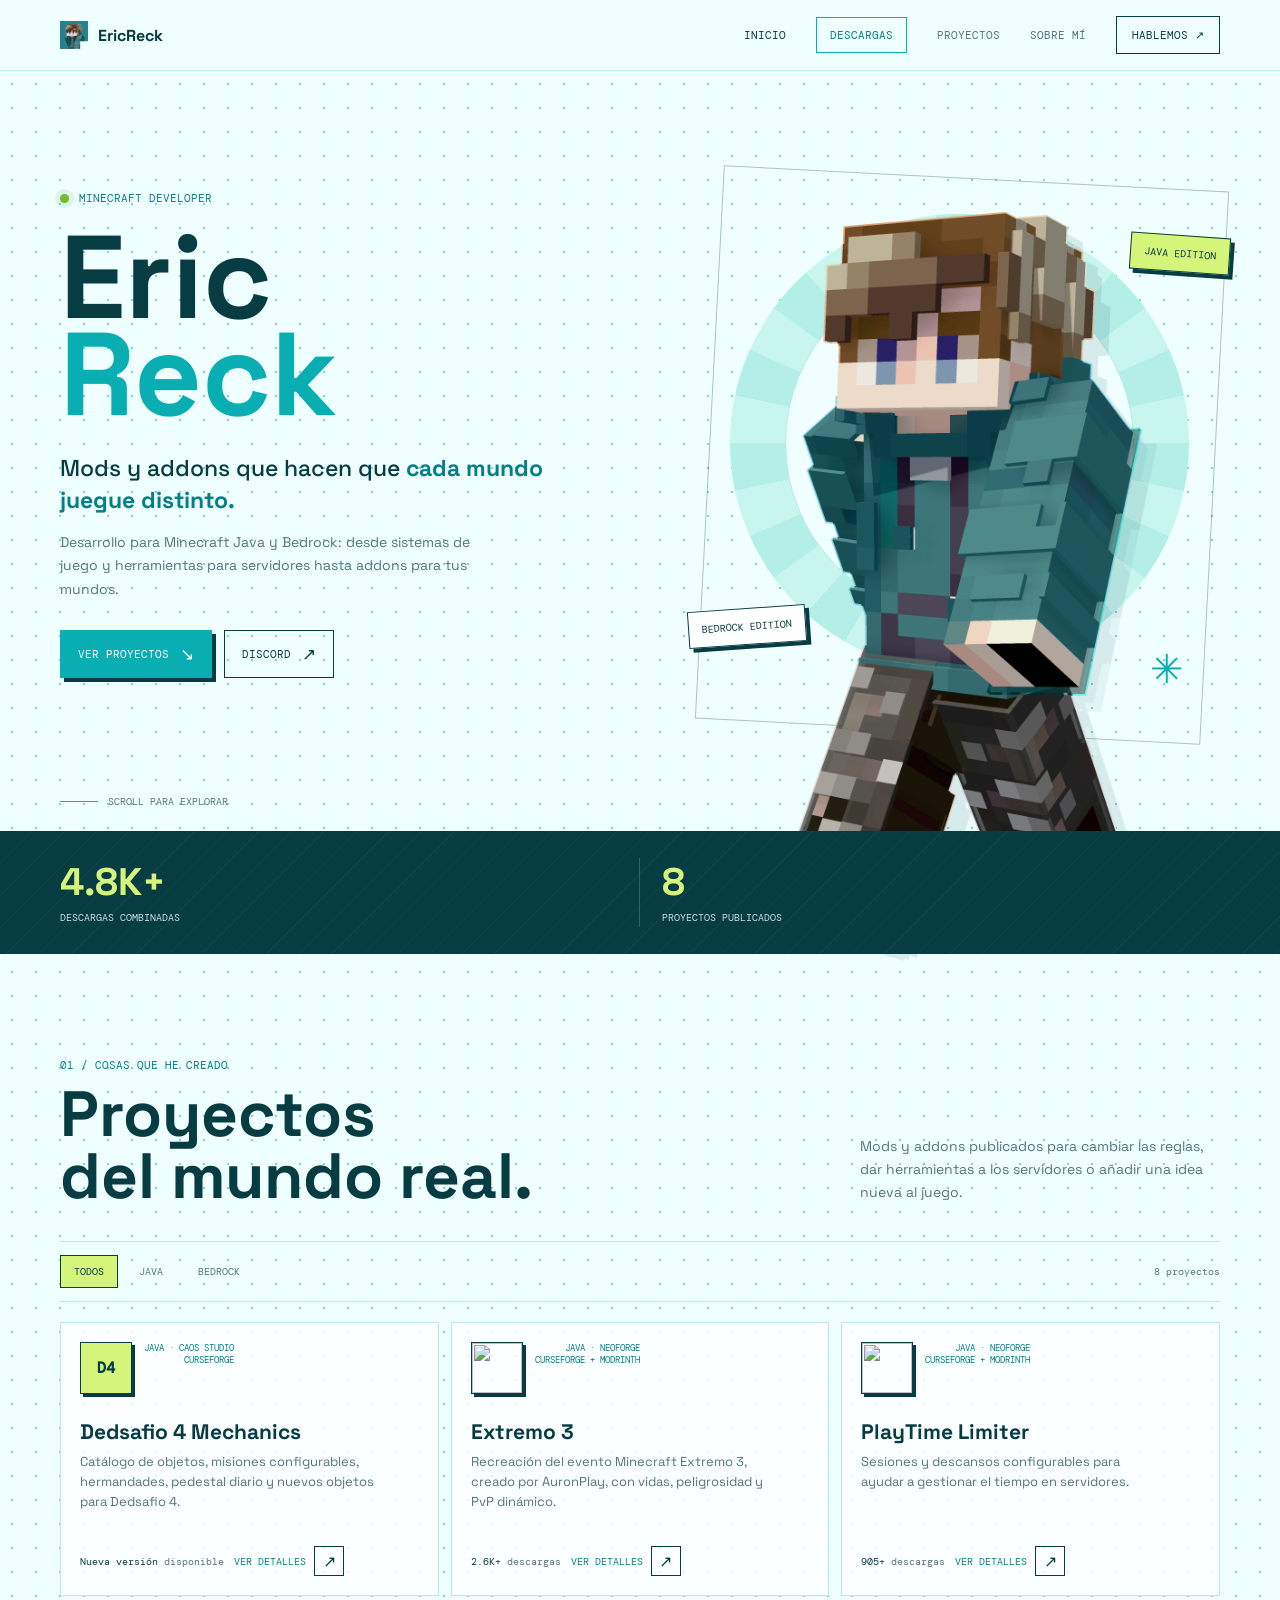
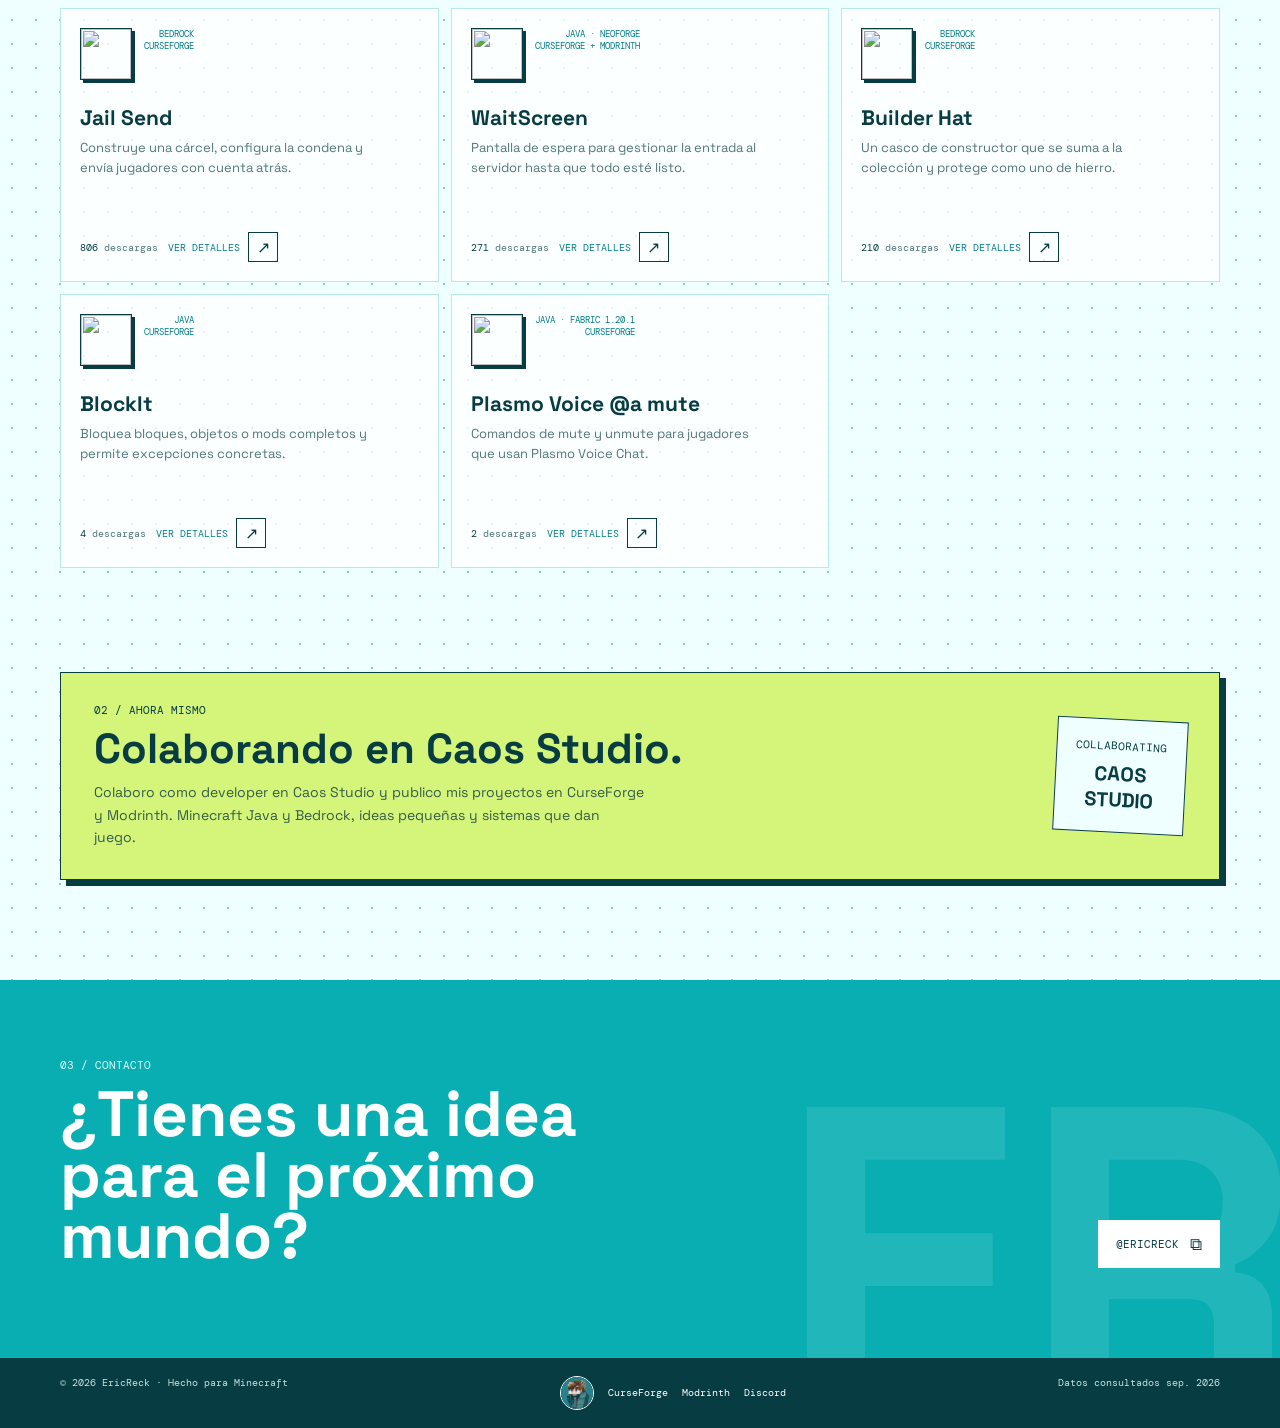
==== commit c89b790b: "Update print statement from 'Hello' to 'Goodbye'" ====
--- a/index.html
+++ b/index.html
@@ -56,14 +56,26 @@
       background: rgb(239 255 255 / 91%); backdrop-filter: blur(14px);
       border-bottom: 1px solid rgb(8 174 178 / 24%);
     }
-    .nav { height: 70px; display: flex; align-items: center; justify-content: space-between; }
+    .nav { height: 70px; position: relative; display: flex; align-items: center; justify-content: space-between; }
     .brand { display: inline-flex; align-items: center; gap: 10px; font-weight: 700; letter-spacing: 0; }
     .brand-mark { display: block; width: 28px; aspect-ratio: 1; overflow: hidden; background: var(--teal); clip-path: polygon(0 0, 100% 0, 100% 72%, 72% 72%, 72% 100%, 0 100%); }
     .brand-mark img { display: block; width: 100%; height: 100%; object-fit: cover; }
     .nav-links { display: flex; gap: 30px; align-items: center; font: 11px var(--mono); text-transform: uppercase; color: var(--muted); }
     .nav-links a { transition: color .2s ease; }
     .nav-links a:hover { color: var(--deep); }
+    .nav-home { color: var(--ink); }
+    .nav-downloads { padding: 10px 13px; border: 1px solid var(--teal); color: var(--deep); }
+    .nav-downloads[aria-current="page"] { color: var(--ink); background: var(--lime); }
     .nav-contact { padding: 11px 15px; border: 1px solid var(--ink); color: var(--ink) !important; }
+    .nav-toggle { display: none; width: 44px; height: 44px; place-items: center; border: 1px solid var(--ink); color: var(--ink); background: var(--paper); cursor: pointer; }
+    .nav-toggle:focus-visible { outline: 3px solid var(--deep); outline-offset: 3px; }
+    .menu-icon, .menu-icon::before, .menu-icon::after { width: 18px; height: 2px; display: block; position: relative; background: currentColor; transition: transform .2s ease; }
+    .menu-icon::before, .menu-icon::after { content: ""; position: absolute; left: 0; }
+    .menu-icon::before { transform: translateY(-6px); }
+    .menu-icon::after { transform: translateY(6px); }
+    .nav.menu-open .menu-icon { background: transparent; }
+    .nav.menu-open .menu-icon::before { transform: rotate(45deg); }
+    .nav.menu-open .menu-icon::after { transform: rotate(-45deg); }
     .hero { min-height: min(760px, calc(100svh - 70px)); position: relative; display: grid; grid-template-columns: 1.07fr .93fr; align-items: center; gap: 3vw; padding-block: 46px 62px; }
     .hero-copy { position: relative; z-index: 3; padding-block: 15px 32px; }
     .eyebrow { display: flex; align-items: center; gap: 10px; margin: 0 0 24px; font: 11px var(--mono); letter-spacing: 0; text-transform: uppercase; color: var(--deep); }
@@ -117,6 +129,7 @@
     .project-top { display: flex; justify-content: space-between; align-items: start; gap: 12px; }
     .project-mark { display: block; width: 52px; aspect-ratio: 1; overflow: hidden; border: 1px solid var(--ink); box-shadow: 3px 3px 0 var(--ink); }
     .project-mark img { display: block; width: 100%; height: 100%; object-fit: cover; }
+    .project-mark-text { display: grid; place-items: center; width: 100%; height: 100%; color: var(--ink); background: var(--lime); font: 700 15px var(--mono); }
     .platform-tag { color: var(--deep); font: 9px var(--mono); text-transform: uppercase; text-align: right; }
     .project-card h3 { margin: 26px 0 8px; font-size: 21px; line-height: 1.12; }
     .project-card p { margin: 0; max-width: 37ch; color: var(--muted); font-size: 13px; line-height: 1.55; }
@@ -130,6 +143,7 @@
     .project-dialog::backdrop { background: rgb(7 60 67 / 68%); backdrop-filter: blur(5px); }
     .dialog-panel { padding: clamp(21px, 5vw, 34px); }
     .dialog-heading { display: grid; grid-template-columns: 76px 1fr 40px; align-items: start; gap: 17px; }
+    .project-dialog.without-icon .dialog-heading { grid-template-columns: 1fr 40px; }
     .dialog-icon { width: 76px; aspect-ratio: 1; border: 1px solid var(--ink); box-shadow: 4px 4px 0 var(--ink); }
     .dialog-icon img { display: block; width: 100%; height: 100%; object-fit: cover; }
     .dialog-title { margin: 3px 0 8px; font-size: clamp(23px, 5vw, 34px); line-height: 1.05; }
@@ -176,9 +190,12 @@
     @media (max-width: 760px) {
       .shell { width: calc(100% - 36px); }
       .nav { height: 62px; }
-      .nav-links { gap: 14px; font-size: 9px; }
-      .nav-links a:nth-child(2) { display: none; }
-      .nav-contact { padding: 9px 10px; }
+      .nav-toggle { display: grid; }
+      .nav-links { display: none; position: absolute; top: calc(100% + 1px); right: 0; left: 0; z-index: 2; align-items: stretch; gap: 0; padding: 8px 18px 16px; border: 1px solid var(--line); border-top: 0; background: rgb(239 255 255 / 98%); box-shadow: 0 8px 14px rgb(7 60 67 / 10%); }
+      .nav.menu-open .nav-links { display: flex; flex-direction: column; }
+      .nav-links a { min-height: 48px; display: flex; align-items: center; padding-inline: 10px; }
+      .nav-links .nav-downloads { border: 0; }
+      .nav-links .nav-contact { border: 0; border-top: 1px solid var(--line); }
       .hero { min-height: unset; grid-template-columns: 1fr; gap: 0; padding-block: 54px 48px; }
       .hero-copy { padding: 0; }
       h1 { font-size: clamp(70px, 17vw, 116px); }
@@ -209,8 +226,6 @@
     }
     @media (max-width: 460px) {
       .shell { width: calc(100% - 28px); }
-      .nav-links { gap: 9px; }
-      .nav-links a:first-child { display: none; }
       .hero { padding-top: 38px; }
       .portrait-wrap { min-height: 270px; }
       .hero-actions { align-items: stretch; }
@@ -235,11 +250,14 @@
 <body>
   <header class="topbar">
     <nav class="nav shell" aria-label="Navegación principal">
-      <a class="brand" href="#inicio" aria-label="EricReck, inicio"><span class="brand-mark"><img src="profile%20picture.png" alt=""></span><span>EricReck</span></a>
-      <div class="nav-links">
-        <a href="#proyectos">Proyectos</a>
-        <a href="#sobre-mi">Sobre mí</a>
-        <a class="nav-contact" href="#contacto">Hablemos ↗</a>
+      <a class="brand" href="index.html#inicio" aria-label="EricReck, inicio"><span class="brand-mark"><img src="profile%20picture.png" alt=""></span><span>EricReck</span></a>
+      <button class="nav-toggle" type="button" aria-label="Abrir menú" aria-expanded="false" aria-controls="site-navigation"><span class="menu-icon" aria-hidden="true"></span></button>
+      <div class="nav-links" id="site-navigation">
+        <a class="nav-home" href="index.html#inicio" aria-current="page">Inicio</a>
+        <a class="nav-downloads" href="descargas.html">Descargas</a>
+        <a class="nav-secondary" href="index.html#proyectos">Proyectos</a>
+        <a class="nav-secondary" href="index.html#sobre-mi">Sobre mí</a>
+        <a class="nav-contact" href="index.html#contacto">Hablemos ↗</a>
       </div>
     </nav>
   </header>
@@ -270,7 +288,7 @@
     <section class="stats-band" aria-label="Estadísticas públicas">
       <div class="stats shell">
         <div class="stat"><span class="stat-value">4.8K+</span><span class="stat-label">Descargas combinadas</span></div>
-        <div class="stat"><span class="stat-value">7</span><span class="stat-label">Proyectos publicados</span></div>
+        <div class="stat"><span class="stat-value">8</span><span class="stat-label">Proyectos publicados</span></div>
       </div>
     </section>
 
@@ -285,9 +303,15 @@
           <button class="filter" type="button" aria-pressed="false" data-filter="java">Java</button>
           <button class="filter" type="button" aria-pressed="false" data-filter="bedrock">Bedrock</button>
         </div>
-        <span class="project-count" aria-live="polite">7 proyectos</span>
+        <span class="project-count" aria-live="polite">8 proyectos</span>
       </div>
       <div class="project-grid">
+        <button class="project-card reveal" type="button" data-edition="java" data-project="dedsafio4-mechanics" aria-haspopup="dialog" aria-controls="project-dialog">
+          <span class="project-top"><span class="project-mark"><span class="project-mark-text" aria-hidden="true">D4</span></span><span class="platform-tag">Java · Caos Studio<br>CurseForge</span></span>
+          <h3>Dedsafio 4 Mechanics</h3>
+          <p>Catálogo de objetos, misiones configurables, hermandades, pedestal diario y nuevos objetos para Dedsafio 4.</p>
+          <span class="project-bottom"><span class="project-downloads">Nueva versión <span>disponible</span></span><span class="project-open-hint">Ver detalles <span aria-hidden="true">↗</span></span></span>
+        </button>
         <button class="project-card reveal" type="button" data-edition="java" data-project="extremo-3" aria-haspopup="dialog" aria-controls="project-dialog">
           <span class="project-top"><span class="project-mark"><img src="https://media.forgecdn.net/avatars/thumbnails/1894/991/256/256/639184854770159245.png" alt=""></span><span class="platform-tag">Java · NeoForge<br>CurseForge + Modrinth</span></span>
           <h3>Extremo 3</h3>
@@ -347,8 +371,8 @@
 
     <section class="work-section shell reveal" id="sobre-mi">
       <div class="work-panel">
-        <div><p class="section-index">02 / Ahora mismo</p><h2>Desarrollando en Caos Studio.</h2><p>Trabajo como developer en Caos Studio y publico mis proyectos en CurseForge y Modrinth. Minecraft Java y Bedrock, ideas pequeñas y sistemas que dan juego.</p></div>
-        <div class="studio-stamp" aria-label="Developer en Caos Studio">CURRENTLY<br>BUILDING<strong>CAOS<br>STUDIO</strong></div>
+        <div><p class="section-index">02 / Ahora mismo</p><h2>Colaborando en Caos Studio.</h2><p>Colaboro como developer en Caos Studio y publico mis proyectos en CurseForge y Modrinth. Minecraft Java y Bedrock, ideas pequeñas y sistemas que dan juego.</p></div>
+        <div class="studio-stamp" aria-label="Colaborando en Caos Studio">COLLABORATING<strong>CAOS<br>STUDIO</strong></div>
       </div>
     </section>
 
@@ -373,6 +397,28 @@
   </footer>
   <style>.sr-only { position: absolute; width: 1px; height: 1px; padding: 0; margin: -1px; overflow: hidden; clip: rect(0,0,0,0); white-space: nowrap; border: 0; }</style>
   <script>
+    const siteNav = document.querySelector(".nav");
+    const navToggle = document.querySelector(".nav-toggle");
+
+    function closeNavigation() {
+      siteNav.classList.remove("menu-open");
+      navToggle.setAttribute("aria-expanded", "false");
+      navToggle.setAttribute("aria-label", "Abrir menú");
+    }
+
+    navToggle.addEventListener("click", () => {
+      const isOpen = siteNav.classList.toggle("menu-open");
+      navToggle.setAttribute("aria-expanded", String(isOpen));
+      navToggle.setAttribute("aria-label", isOpen ? "Cerrar menú" : "Abrir menú");
+    });
+    siteNav.querySelectorAll(".nav-links a").forEach((link) => link.addEventListener("click", closeNavigation));
+    document.addEventListener("keydown", (event) => {
+      if (event.key === "Escape") closeNavigation();
+    });
+    document.addEventListener("click", (event) => {
+      if (!siteNav.contains(event.target)) closeNavigation();
+    });
+
     const filterButtons = document.querySelectorAll("[data-filter]");
     const projectCards = document.querySelectorAll(".project-card");
     const projectCount = document.querySelector(".project-count");
@@ -392,6 +438,18 @@
     });
 
     const projectDetails = {
+      "dedsafio4-mechanics": {
+        title: "Dedsafio 4 Mechanics",
+        meta: "Minecraft Java · Mod · Caos Studio",
+        image: "",
+        description: [
+          "Mod de Dedsafio 4 con catálogo de objetos, misiones configurables con progreso persistente, pedestal de misión diaria y hermandades.",
+          "La actualización también incluye mejoras de interfaz, cambios de dificultad y nuevos objetos como tótems, corazones y bolsas. Los waypoints ampliados tienen fallos de renderizado y escalado previstos para corregirse en la próxima actualización."
+        ],
+        platforms: [
+          { name: "CurseForge", href: "https://www.curseforge.com/minecraft/mc-mods/dedsafio4-mechanics" }
+        ]
+      },
       "extremo-3": {
         title: "Extremo 3",
         meta: "Minecraft Java 1.21.1 · NeoForge · Cliente y servidor",
@@ -492,6 +550,8 @@
     projectCards.forEach((card) => {
       card.addEventListener("click", () => {
         const project = projectDetails[card.dataset.project];
+        projectDialog.classList.toggle("without-icon", !project.image);
+        dialogIcon.parentElement.hidden = !project.image;
         dialogIcon.src = project.image;
         dialogTitle.textContent = project.title;
         dialogMeta.textContent = project.meta;
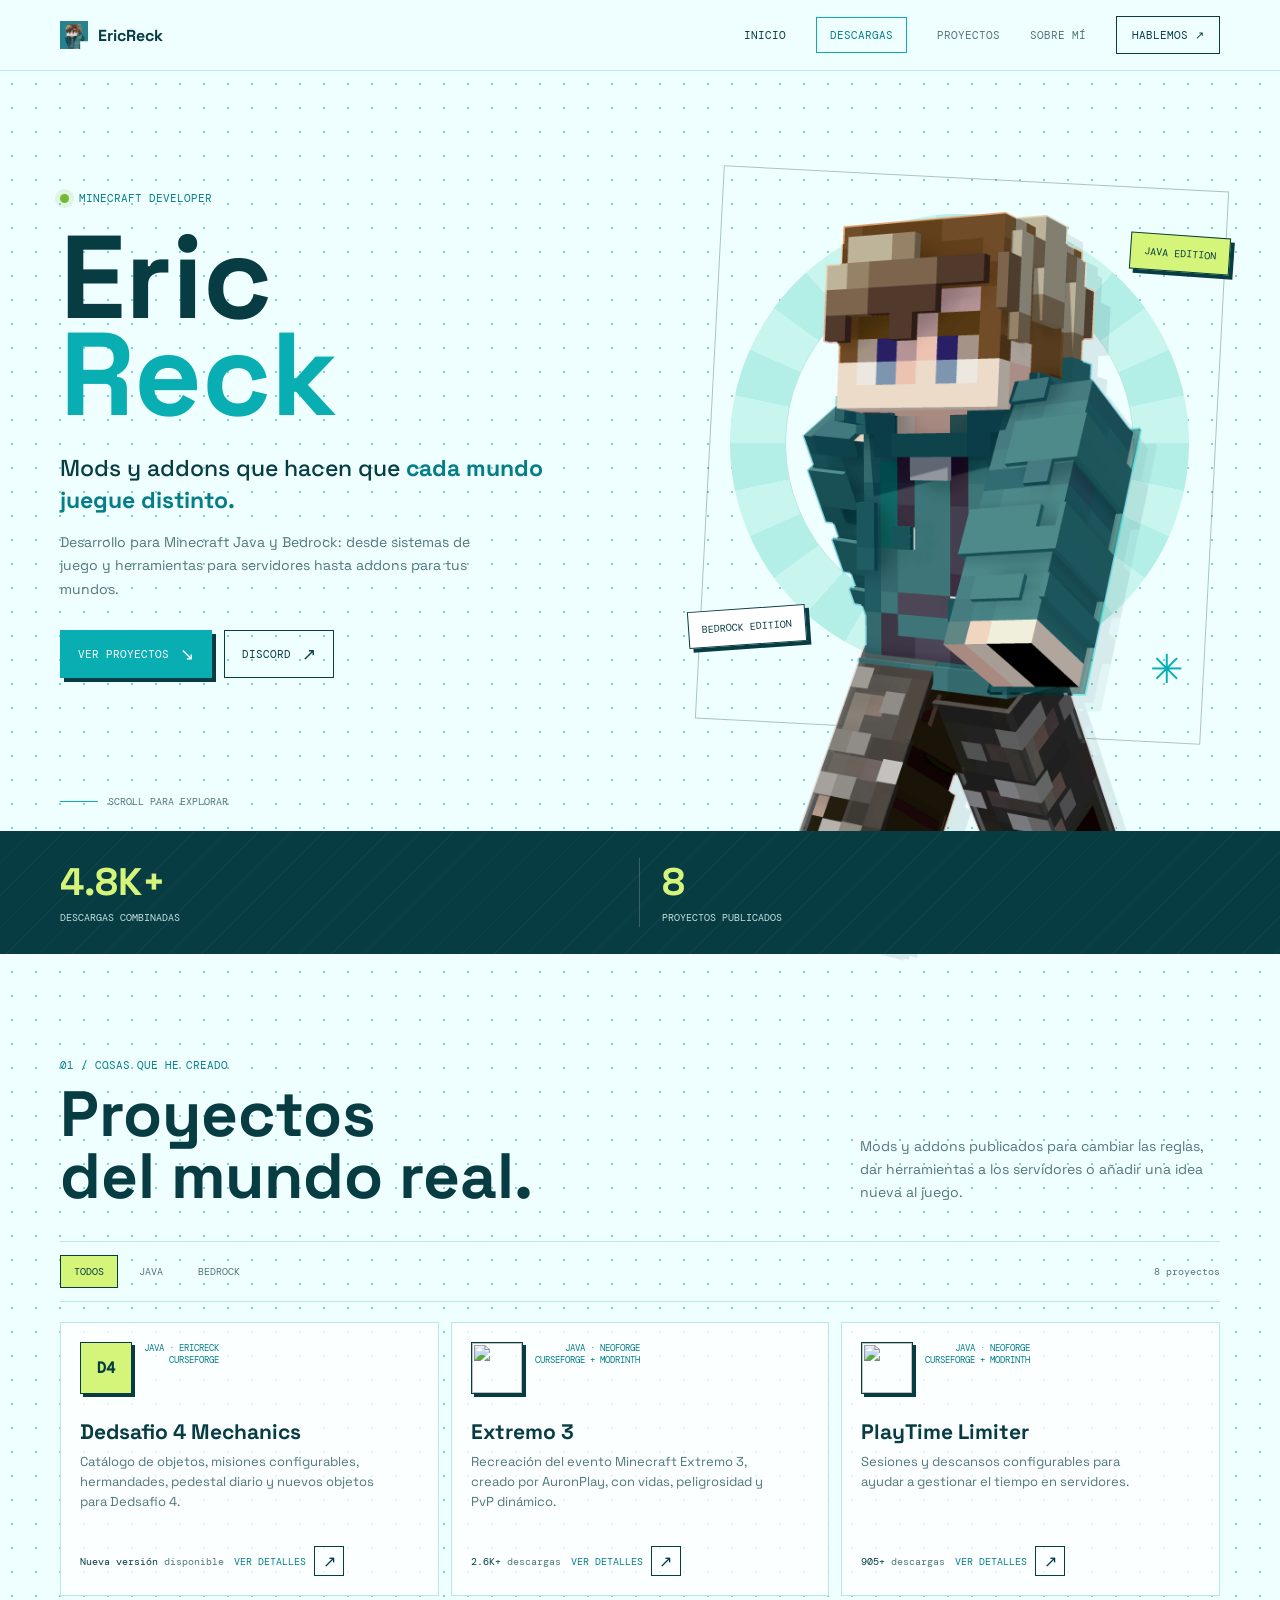
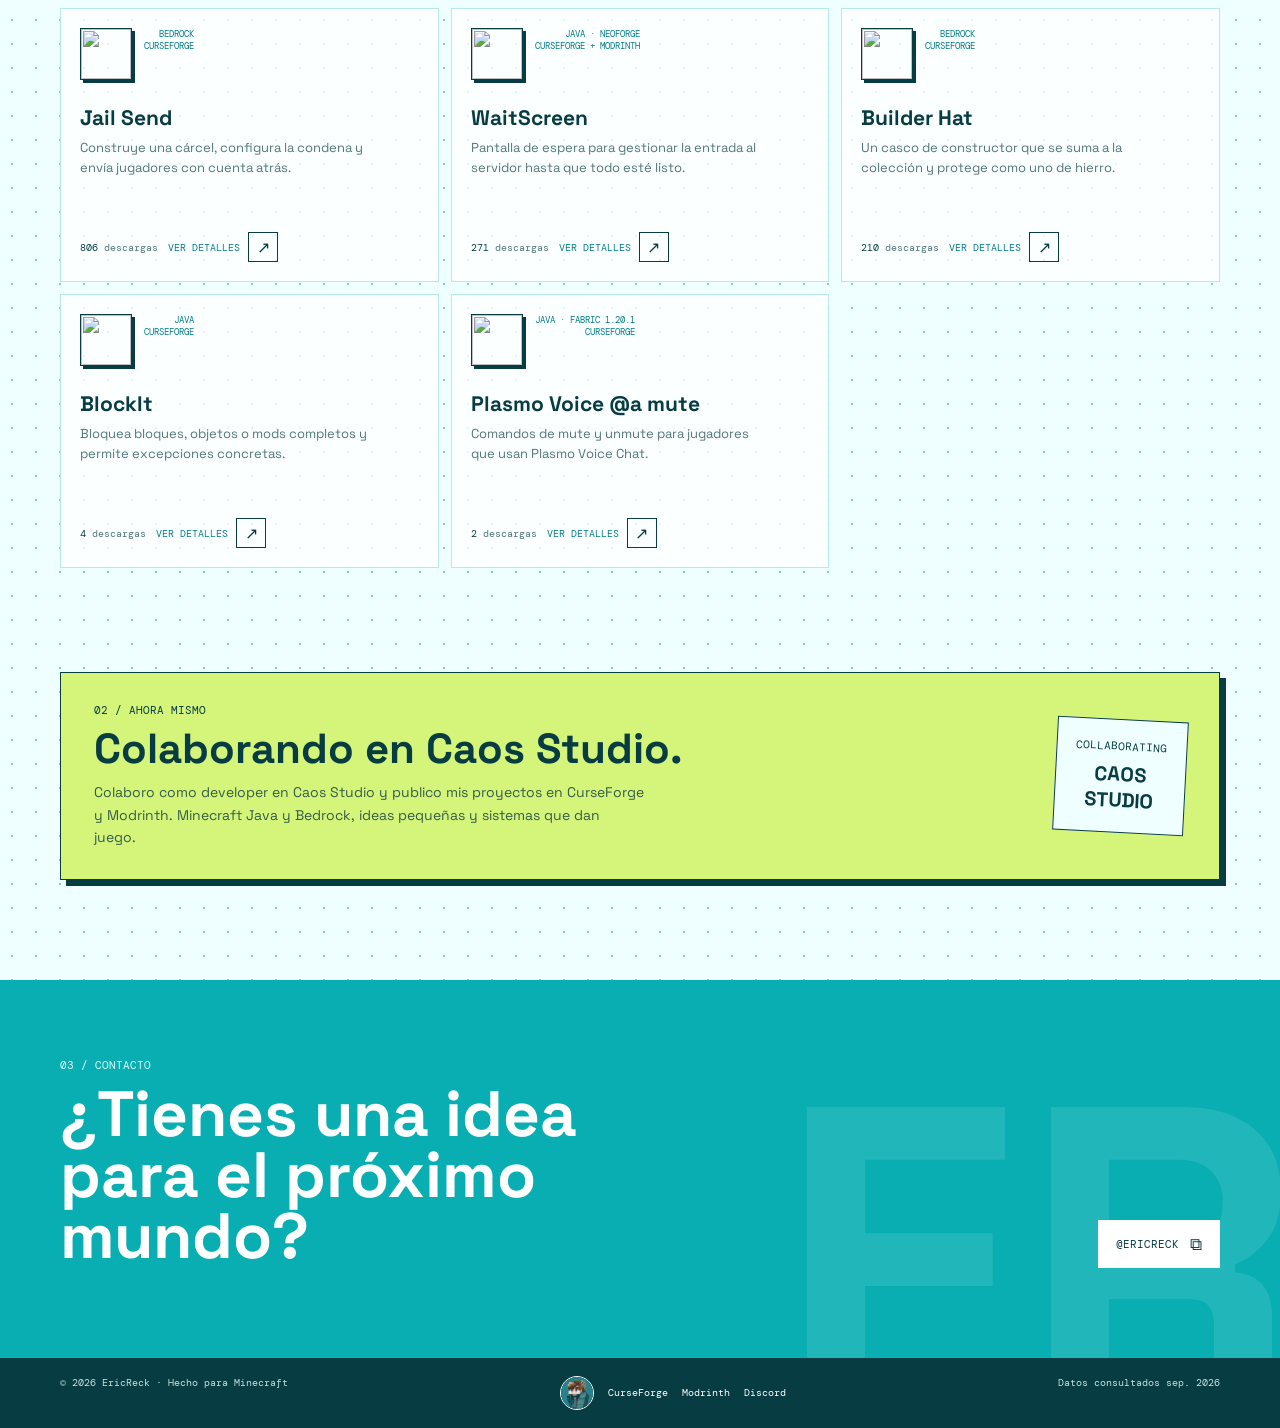
==== commit e367c22c: "Update print statement from 'Hello' to 'Goodbye'" ====
--- a/index.html
+++ b/index.html
@@ -307,7 +307,7 @@
       </div>
       <div class="project-grid">
         <button class="project-card reveal" type="button" data-edition="java" data-project="dedsafio4-mechanics" aria-haspopup="dialog" aria-controls="project-dialog">
-          <span class="project-top"><span class="project-mark"><span class="project-mark-text" aria-hidden="true">D4</span></span><span class="platform-tag">Java · Caos Studio<br>CurseForge</span></span>
+          <span class="project-top"><span class="project-mark"><span class="project-mark-text" aria-hidden="true">D4</span></span><span class="platform-tag">Java · EricReck<br>CurseForge</span></span>
           <h3>Dedsafio 4 Mechanics</h3>
           <p>Catálogo de objetos, misiones configurables, hermandades, pedestal diario y nuevos objetos para Dedsafio 4.</p>
           <span class="project-bottom"><span class="project-downloads">Nueva versión <span>disponible</span></span><span class="project-open-hint">Ver detalles <span aria-hidden="true">↗</span></span></span>
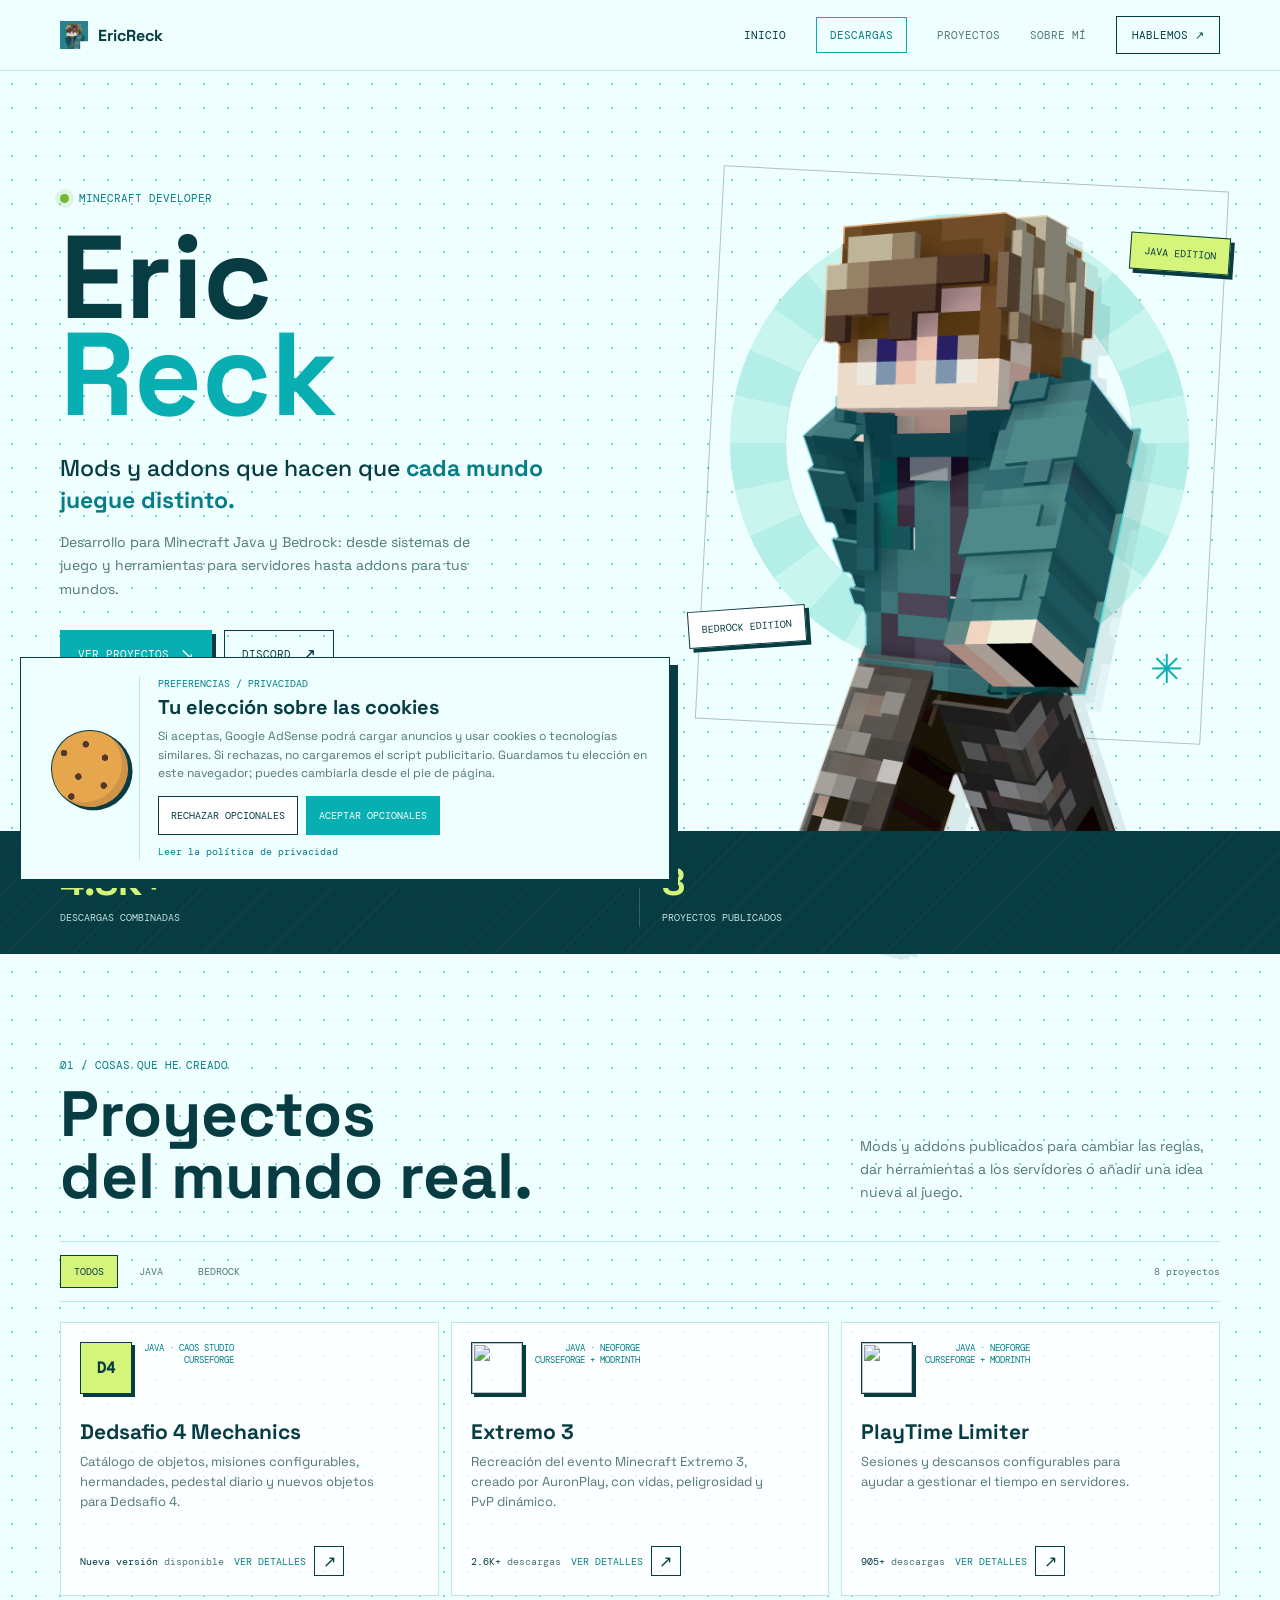
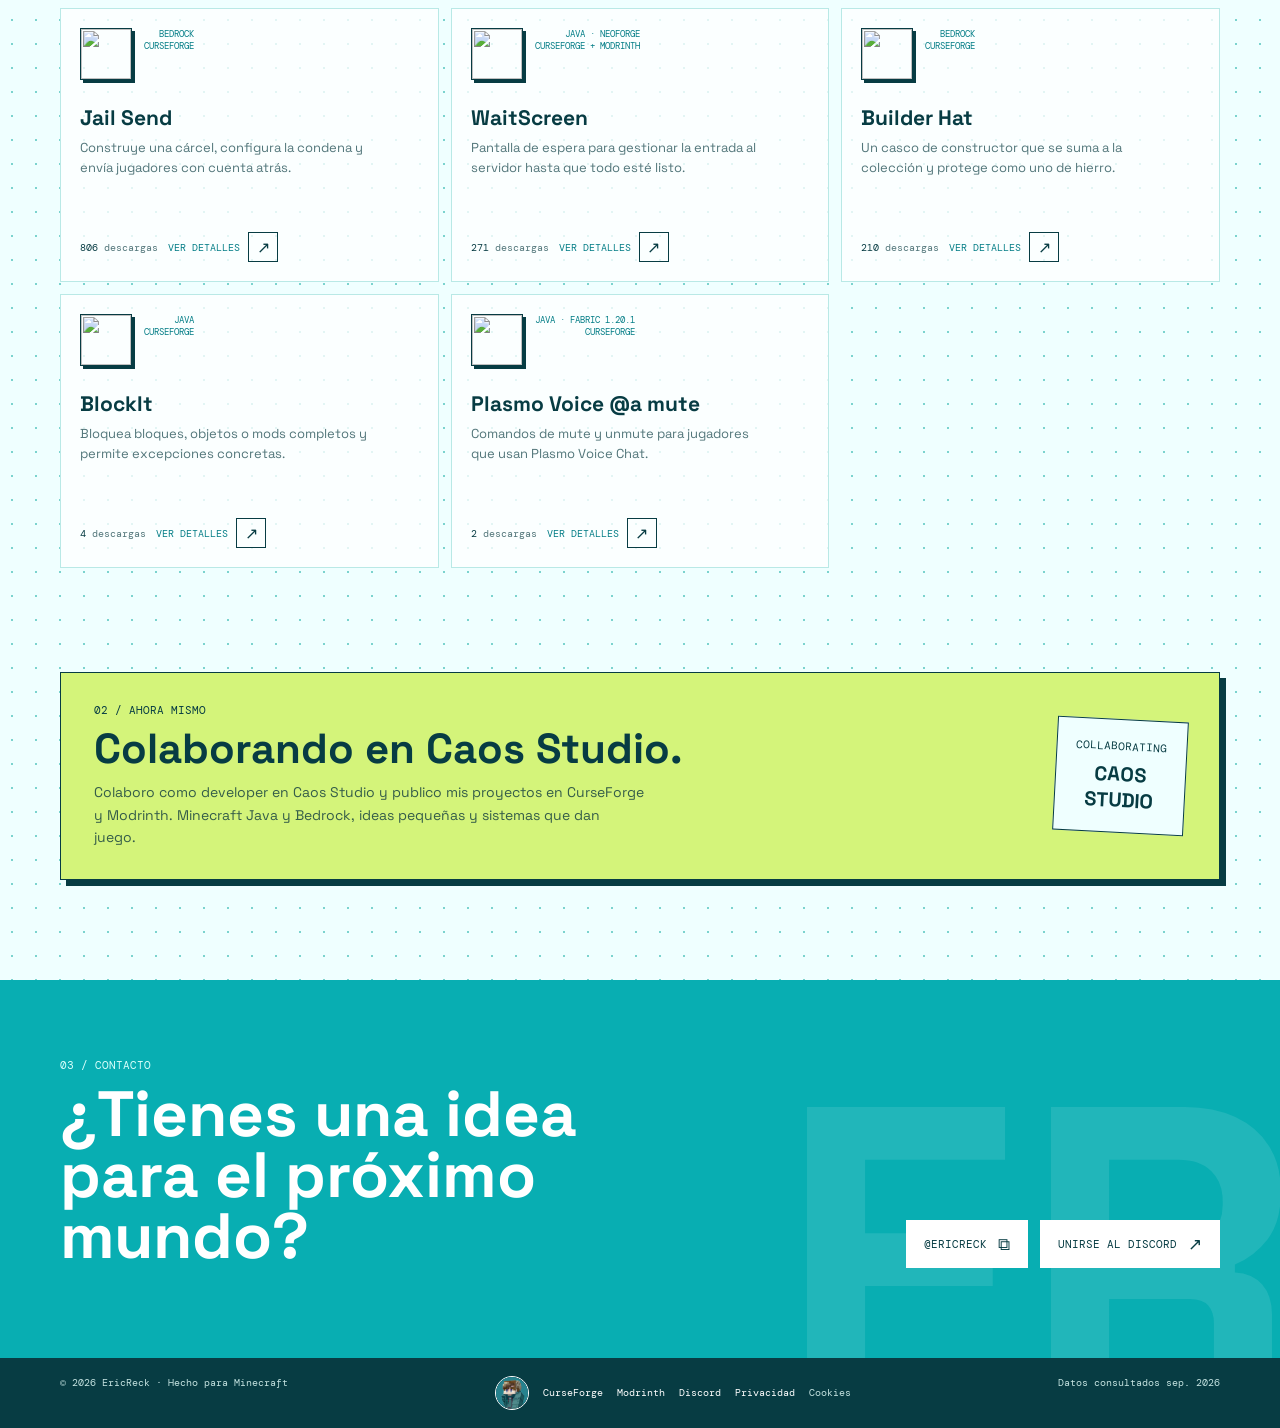
==== commit 8eb52b62: "Update print statement to say 'Goodbye World'" ====
--- a/index.html
+++ b/index.html
@@ -23,6 +23,8 @@
   <link rel="preconnect" href="https://fonts.googleapis.com">
   <link rel="preconnect" href="https://fonts.gstatic.com" crossorigin>
   <link href="https://fonts.googleapis.com/css2?family=DM+Mono:wght@400;500&family=Space+Grotesk:wght@400;500;600;700&display=swap" rel="stylesheet">
+  <link rel="stylesheet" href="cookies.css">
+  <script src="cookies.js" defer></script>
   <style>
     :root {
       color-scheme: light;
@@ -167,6 +169,7 @@
     .contact-section { padding: 78px 0 90px; color: white; background: var(--teal); position: relative; overflow: hidden; }
     .contact-section::after { content: "ER"; position: absolute; right: -20px; bottom: -125px; color: rgb(255 255 255 / 10%); font-size: clamp(200px, 35vw, 440px); font-weight: 700; line-height: 1; pointer-events: none; }
     .contact-inner { position: relative; z-index: 1; display: flex; justify-content: space-between; align-items: end; gap: 30px; }
+    .contact-actions { display: flex; flex-wrap: wrap; gap: 12px; }
     .contact-section .section-index { color: #d9fffb; }
     .contact-section h2 { max-width: 660px; }
     .contact-section .button { color: var(--ink); background: white; border-color: white; white-space: nowrap; }
@@ -307,7 +310,7 @@
       </div>
       <div class="project-grid">
         <button class="project-card reveal" type="button" data-edition="java" data-project="dedsafio4-mechanics" aria-haspopup="dialog" aria-controls="project-dialog">
-          <span class="project-top"><span class="project-mark"><span class="project-mark-text" aria-hidden="true">D4</span></span><span class="platform-tag">Java · EricReck<br>CurseForge</span></span>
+          <span class="project-top"><span class="project-mark"><span class="project-mark-text" aria-hidden="true">D4</span></span><span class="platform-tag">Java · Caos Studio<br>CurseForge</span></span>
           <h3>Dedsafio 4 Mechanics</h3>
           <p>Catálogo de objetos, misiones configurables, hermandades, pedestal diario y nuevos objetos para Dedsafio 4.</p>
           <span class="project-bottom"><span class="project-downloads">Nueva versión <span>disponible</span></span><span class="project-open-hint">Ver detalles <span aria-hidden="true">↗</span></span></span>
@@ -379,7 +382,10 @@
     <section class="contact-section" id="contacto">
       <div class="contact-inner shell reveal">
         <div><p class="section-index">03 / Contacto</p><h2>¿Tienes una idea para el próximo mundo?</h2></div>
-        <button class="button" id="copy-discord" type="button"><span>@ericreck</span><span class="button-arrow" aria-hidden="true">⧉</span><span class="sr-only" id="copy-status" aria-live="polite"></span></button>
+        <div class="contact-actions">
+          <button class="button" id="copy-discord" type="button"><span>@ericreck</span><span class="button-arrow" aria-hidden="true">⧉</span><span class="sr-only" id="copy-status" aria-live="polite"></span></button>
+          <a class="button" href="https://discord.gg/8H5veDVzuM" target="_blank" rel="noreferrer">Unirse al Discord <span class="button-arrow" aria-hidden="true">↗</span></a>
+        </div>
       </div>
     </section>
   </main>
@@ -391,6 +397,8 @@
         <a href="https://www.curseforge.com/members/ericreck/projects" target="_blank" rel="noreferrer">CurseForge</a>
         <a href="https://modrinth.com/user/EricReck" target="_blank" rel="noreferrer">Modrinth</a>
         <a href="#contacto">Discord</a>
+        <a href="privacidad.html">Privacidad</a>
+        <button class="cookie-settings" type="button" data-cookie-settings>Cookies</button>
       </nav>
       <span class="footer-note">Datos consultados sep. 2026</span>
     </div>
--- a/cookies.css
+++ b/cookies.css
@@ -0,0 +1,77 @@
+.cookie-banner {
+  position: fixed;
+  z-index: 1000;
+  right: auto;
+  bottom: 20px;
+  left: 20px;
+  width: min(650px, calc(100vw - 40px));
+  max-height: min(78vh, 520px);
+  display: grid;
+  grid-template-columns: 100px minmax(0, 1fr);
+  gap: 18px;
+  overflow: auto;
+  padding: 19px;
+  border: 1px solid var(--ink, #073c43);
+  color: var(--ink, #073c43);
+  background: var(--paper, #efffff);
+  box-shadow: 8px 8px 0 var(--ink, #073c43);
+  font-family: var(--display, sans-serif);
+}
+.cookie-banner[hidden] { display: none; }
+.cookie-art {
+  position: relative;
+  min-height: 100px;
+  display: grid;
+  place-items: center;
+  border-right: 1px solid var(--line, #b9e9e6);
+}
+.cookie-art::before {
+  width: 76px;
+  aspect-ratio: 1;
+  content: "";
+  border: 1px solid var(--ink, #073c43);
+  border-radius: 50%;
+  background-color: #e6a64e;
+  background-image:
+    radial-gradient(circle at 16px 17px, #52372b 0 3px, transparent 3.5px),
+    radial-gradient(circle at 39px 13px, #52372b 0 3px, transparent 3.5px),
+    radial-gradient(circle at 55px 30px, #52372b 0 3px, transparent 3.5px),
+    radial-gradient(circle at 25px 43px, #52372b 0 3px, transparent 3.5px),
+    radial-gradient(circle at 48px 57px, #52372b 0 3px, transparent 3.5px),
+    radial-gradient(circle at 14px 61px, #52372b 0 3px, transparent 3.5px);
+  box-shadow: inset -5px -6px 0 rgb(92 53 32 / 16%), 3px 3px 0 var(--ink, #073c43);
+  transform: rotate(-12deg);
+}
+.cookie-art::after {
+  position: absolute;
+  top: 3px;
+  right: 1px;
+  width: 24px;
+  aspect-ratio: 1;
+  content: "";
+  border-radius: 50%;
+  background: var(--paper, #efffff);
+  box-shadow: -7px 12px 0 -4px var(--paper, #efffff), -16px 18px 0 -7px var(--paper, #efffff);
+}
+.cookie-copy { min-width: 0; }
+.cookie-kicker { margin: 0 0 6px; color: var(--deep, #057e87); font: 10px var(--mono, monospace); text-transform: uppercase; }
+.cookie-copy h2 { margin: 0; font-size: 20px; line-height: 1.15; }
+.cookie-copy p:not(.cookie-kicker) { margin: 8px 0 0; color: var(--muted, #52767a); font-size: 12px; line-height: 1.55; }
+.cookie-actions { display: flex; flex-wrap: wrap; gap: 8px; margin-top: 13px; }
+.cookie-action { min-height: 39px; padding: 0 12px; border: 1px solid var(--ink, #073c43); color: var(--ink, #073c43); background: white; cursor: pointer; font: 10px var(--mono, monospace); text-transform: uppercase; }
+.cookie-action:hover { background: var(--lime, #d4f47a); }
+.cookie-action-primary { border-color: var(--teal, #08aeb2); color: white; background: var(--teal, #08aeb2); }
+.cookie-action-primary:hover { color: white; background: var(--deep, #057e87); }
+.cookie-action:focus-visible, .cookie-settings:focus-visible { outline: 3px solid var(--lime, #d4f47a); outline-offset: 3px; }
+.cookie-privacy { display: inline-block; margin-top: 10px; color: var(--deep, #057e87); font: 10px var(--mono, monospace); }
+.cookie-settings { padding: 0; border: 0; color: inherit; background: transparent; cursor: pointer; font: inherit; }
+.cookie-settings:hover { color: var(--lime, #d4f47a); }
+@media (max-width: 520px) {
+  .cookie-banner { right: 12px; bottom: 12px; left: 12px; width: auto; grid-template-columns: 54px minmax(0, 1fr); gap: 12px; padding: 14px; box-shadow: 5px 5px 0 var(--ink, #073c43); }
+  .cookie-art { min-height: 54px; align-items: start; padding-top: 3px; }
+  .cookie-art::before { width: 43px; }
+  .cookie-art::after { top: 0; right: 0; width: 15px; box-shadow: -5px 8px 0 -3px var(--paper, #efffff), -10px 12px 0 -5px var(--paper, #efffff); }
+  .cookie-copy h2 { font-size: 17px; }
+  .cookie-actions { flex-direction: column-reverse; }
+  .cookie-action { width: 100%; }
+}
